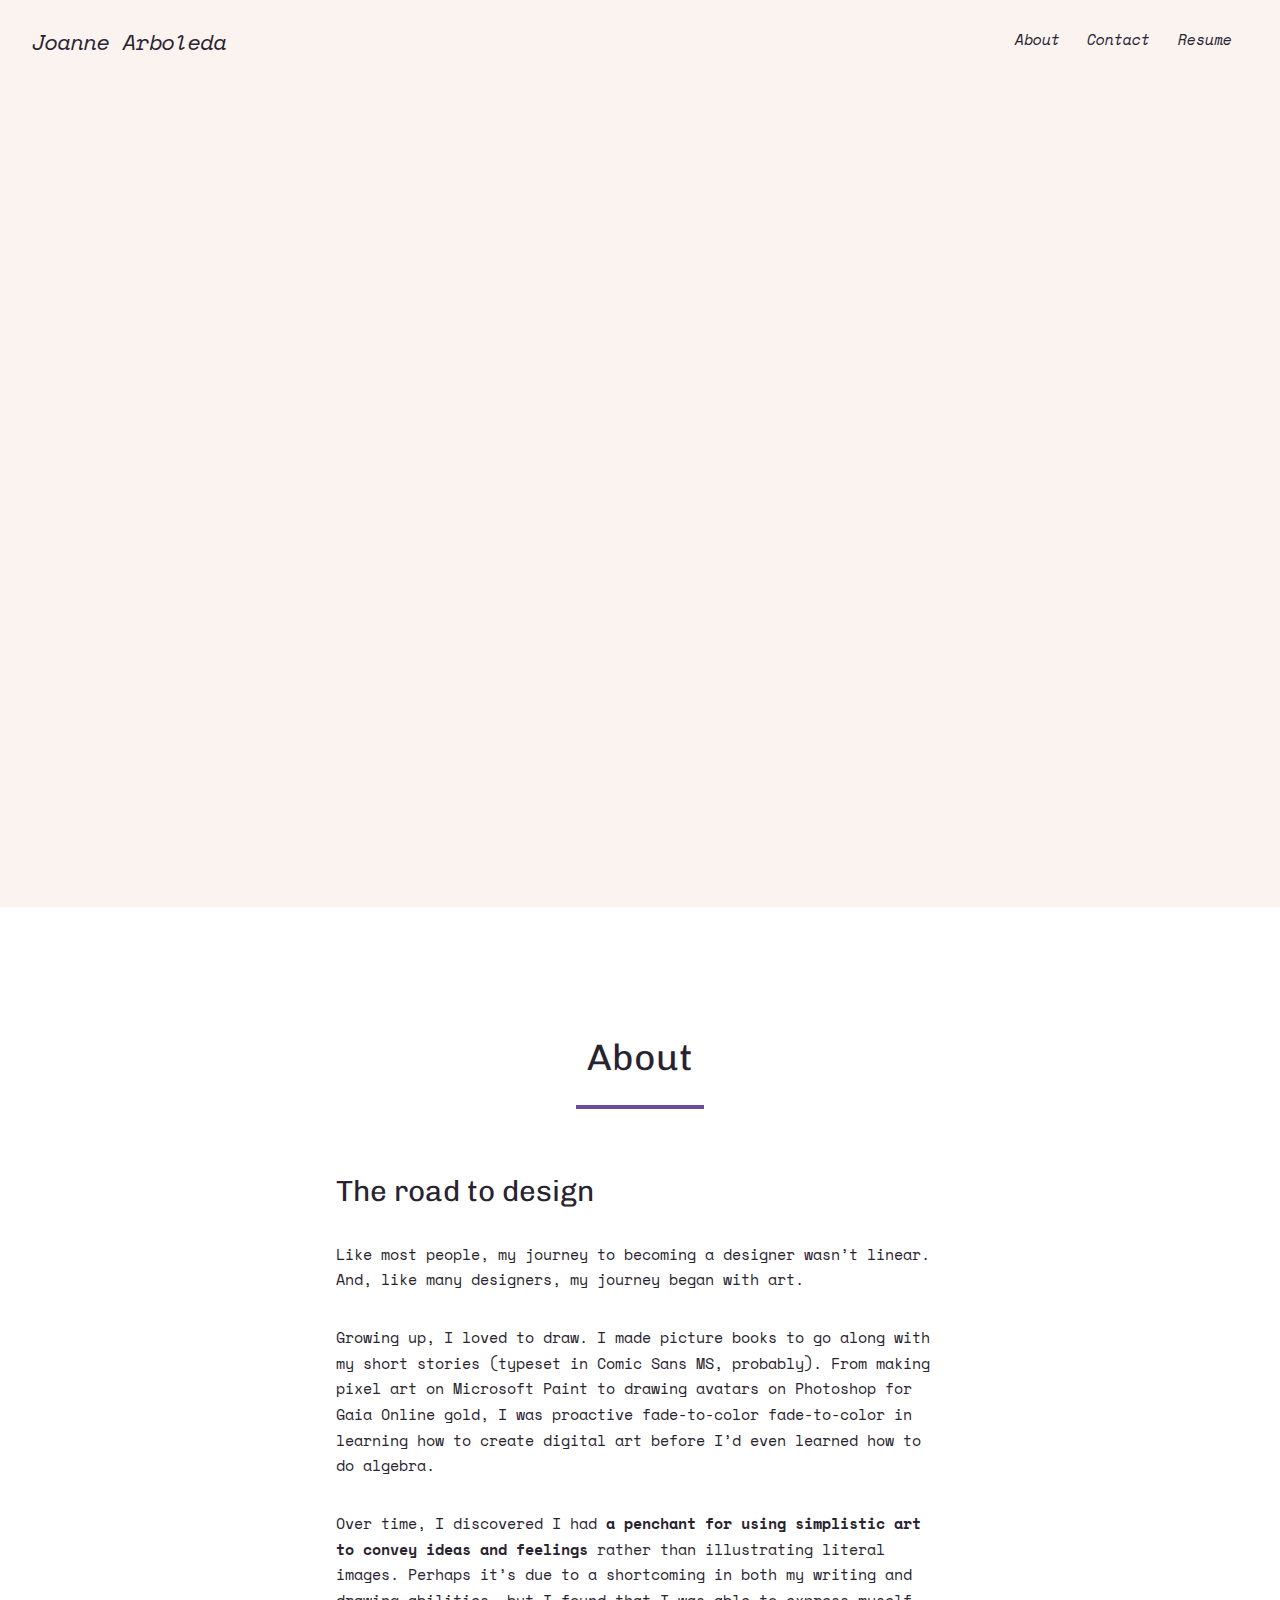
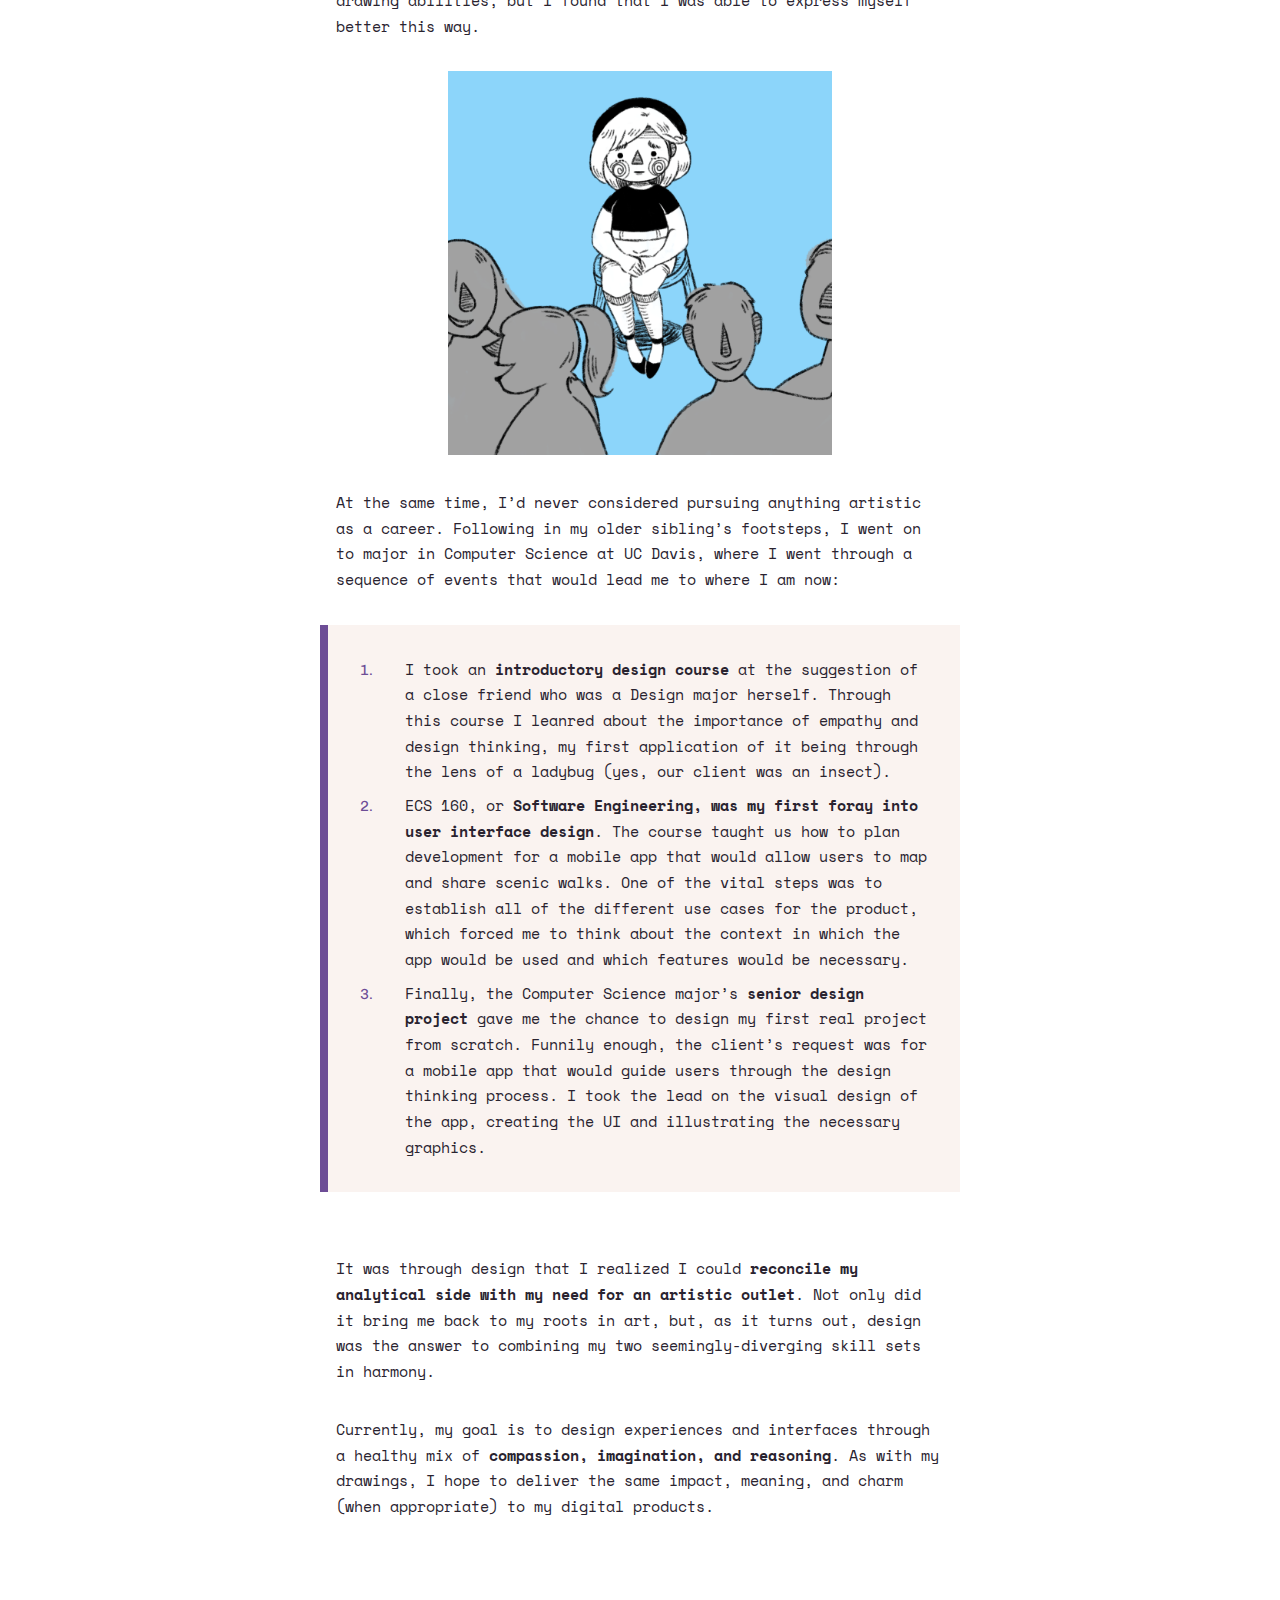
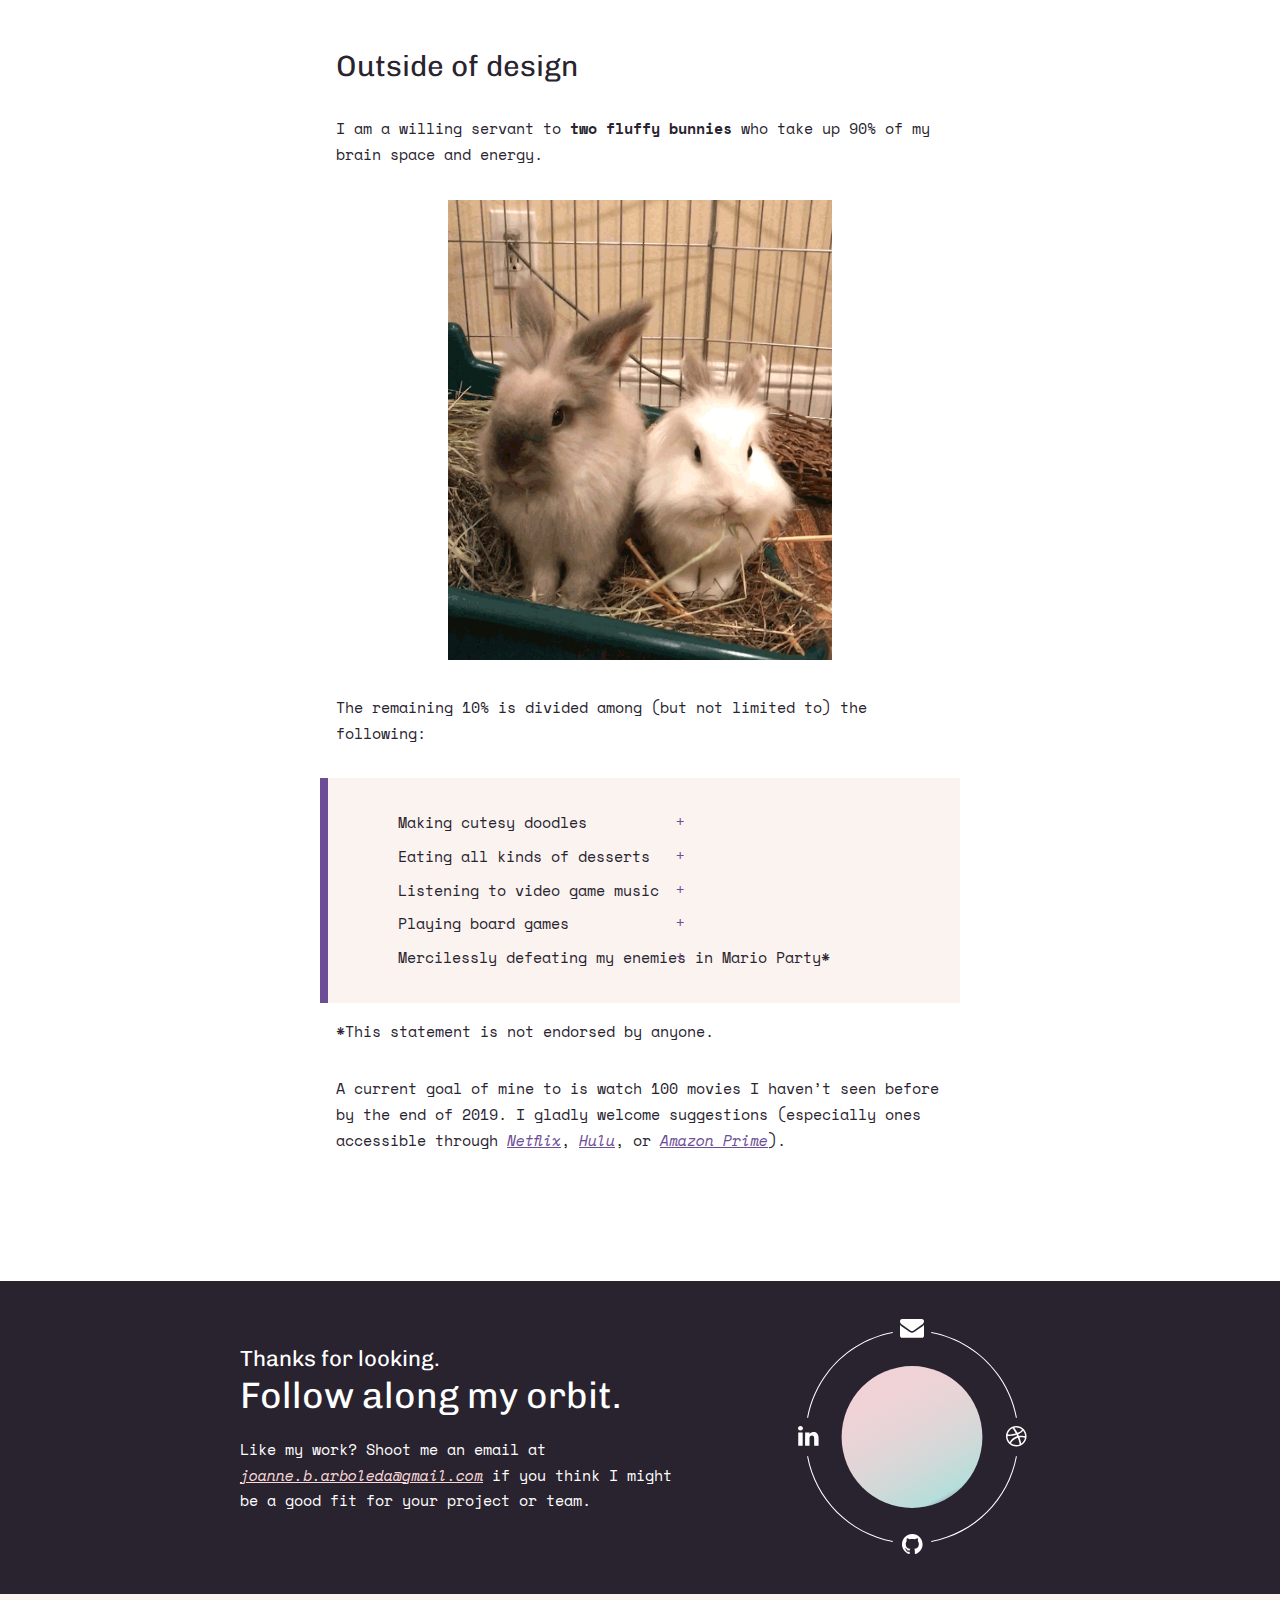
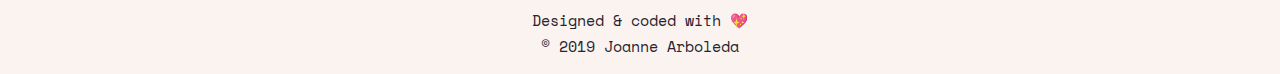
==== pages/about.html @ 433688d2 "updated dribbble links" ====
<!DOCTYPE html>
<html lang="en">
  <head>
    <meta charset="utf-8">
    <meta name="viewport" content="width=device-width, initial-scale=1, maximum-scale=1">
    <title>Joanne Arboleda | Portfolio</title>
    <link rel="stylesheet" href="../css/reset.css">
    <link rel="stylesheet" href="../css/style.css">
    <link rel="stylesheet" href="../css/animated.css">
    <link rel="stylesheet" href="../css/page.css">
    <link href="https://fonts.googleapis.com/css?family=Chivo|Space+Mono:400,400i,700,700i" rel="stylesheet">
    <link rel="shortcut icon" href="../favicon.ico" type="image/x-icon">
    <link rel="icon" href="../favicon.ico" type="image/x-icon">
  </head>
  <body>


    <!------ NAV ------>
    <nav>
        <!--<div id="home">
            <a href="../index.html" ><img src="../img/logo.svg" /></a>
        </div>-->
        <div id="logo">
            <a href="../index.html">
                <h4 class="link">Joanne Arboleda</h4>
            </a>
        </div>
        <div class="menu">

            <div class="desktop-menu">
                <ul>
                    <li><a href="#"><p class="link">About</p></a></li>
                    <li><a href="#contact"><p class="link">Contact</p></a></li>
                    <li><a href="../arboleda-joanne-resume-2019.pdf" target="_blank"><p class="link">Resume</p></a></li>
                </ul>
            </div>

            <div class="mobile-menu">
                <img class="icon" src="../img/close.svg" alt="Icon to close menu" />
                <ul>
                    <li><a href="#"><p class="link">About</p></a></li>
                    <li><a href="#contact"><p class="link">Contact</p></a></li>
                    <li><a href="../arboleda-joanne-resume-2019.pdf" target="_blank"><p class="link">Resume</p></a></li>
                </ul>
            </div>

            <img class="icon" id="menu-icon" src="../img/menu.svg" alt="Menu icon" />
        </div>
    </nav>


    <!------ HERO ------>
    <header id="about">
        <div class="text fade-in one">
            <h1 class="">Hello, my name is Joanne.</h1>
        </div>
        <div class="fade-in one">
            <img src="../img/mi.svg" alt="Smiling girl with medium-length dark hair" />
        </div>
        <div class="text fade-in two">
            <h2>I'm a UX/UI Designer based in <br />the SF Bay Area.</h2>
            <p class="">With a background in Computer Science and a passion for meaningful illustration, I aim to strike a balance between rationale and a human touch with my designs.</p>
        </div>
    </header>

    <!------ ABOUT------>
    <main class="page">

        <!------ THE ROAD TO DESIGN ------>
        <article class="road-to-design">
            <section class="main-heading">
                <h2>About</h2>
                <div class="heading-divider"></div>
            </section>

            <div class="substep">
                <h3>The road to design</h3>
                <p>Like most people, my journey to becoming a designer wasn’t linear. And, like many designers, my journey began with art.</p> 
                
                <p>Growing up, I loved to draw. I made picture books to go along with my short stories (typeset in Comic Sans MS, probably). From making pixel art on Microsoft Paint to drawing avatars on Photoshop for Gaia Online gold, I was proactive fade-to-color fade-to-color in learning how to create digital art before I’d even learned how to do algebra.</p>

                <p>Over time, I discovered I had <em>a penchant for using simplistic art to convey ideas and feelings</em> rather than illustrating literal images. Perhaps it’s due to a shortcoming in both my writing and drawing abilities, but I found that I was able to express myself better this way.</p>
            
                <img class="small-img" src="../img/about/anxiety.gif" alt="Short-haired girl sitting on chair looking anxious and surrounded by people having a good time" />

                <p>At the same time, I’d never considered pursuing anything artistic as a career. Following in my older sibling’s footsteps, I went on to major in Computer Science at UC Davis, where I went through a sequence of events that would lead me to where I am now:</p>

                <div class="focus">
                    <div class="focus-body focus-list">
                        <ol class="list">
                            <li><p>I took an <em>introductory design course</em> at the suggestion of a close friend who was a Design major herself. Through this course I leanred about the importance of empathy and design thinking, my first application of it being through the lens of a ladybug (yes, our client was an insect).</p></li>
                            <li><p>ECS 160, or <em>Software Engineering, was my first foray into user interface design</em>. The course taught us how to plan development for a mobile app that would allow users to map and share scenic walks. One of the vital steps was to establish all of the different use cases for the product, which forced me to think about the context in which the app would be used and which features would be necessary.</p></li>
                            <li><p>Finally, the Computer Science major’s <em>senior design project</em> gave me the chance to design my first real project from scratch. Funnily enough, the client’s request was for a mobile app that would guide users through the design thinking process. I took the lead on the visual design of the app, creating the UI and illustrating the necessary graphics.</p></li>
                        </ol>
                    </div>
                </div>
            

                <p>It was through design that I realized I could <em>reconcile my analytical side with my need for an artistic outlet</em>. Not only did it bring me back to my roots in art, but, as it turns out, design was the answer to combining my two seemingly-diverging skill sets in harmony.</p>

                <p>Currently, my goal is to design experiences and interfaces through a healthy mix of <em>compassion, imagination, and reasoning</em>. As with my drawings, I hope to deliver the same impact, meaning, and charm (when appropriate) to my digital products.</p>
            </div>

            <div class="substep">
                <h3>Outside of design</h3>
                <p>I am a willing servant to <em>two fluffy bunnies</em> who take up 90% of my brain space and energy.</p>

                <img class="small-img" src="../img/about/rabbits-animated.gif" alt="Grey rabbit with dark snout on left, smaller white rabbit on left" />

                <p>The remaining 10% is divided among (but not limited to) the following:</p>

                <div class="focus">
                    <div class="focus-body focus-list">
                        <ul class="list">
                            <li><p>Making cutesy doodles</p></li>
                            <li><p>Eating all kinds of desserts</p></li>
                            <li><p>Listening to video game music</p></li>
                            <li><p>Playing board games</p></li>
                            <li><p>Mercilessly defeating my enemies in Mario Party*</p></li>
                        </ul>
                    </div>
                </div>

                <p style="margin-top: -3rem;">*This statement is not endorsed by anyone.</p>

                <p>A current goal of mine to is watch 100 movies I haven’t seen before by the end of 2019. I gladly welcome suggestions (especially ones accessible through <a class="link" href="https://netflix.com" target="_blank">Netflix</a>, <a class="link" href="https://www.hulu.com/welcome" target="_blank">Hulu</a>, or <a class="link" href="https://www.amazon.com/Prime-Video/b?ie=UTF8&node=2676882011" target="_blank">Amazon Prime</a>). 
                </p>

                <a href="#about">
                    <div class="back-to-top float">
                        <p class="link italic">&#8593; Back to top</p>
                    </div>
                </a>
            </div>
        </article>
    </main>

    <!------ FOOTER ------>
    <footer>
        <div id="contact">
            <h4>Thanks for looking.</h4>
            <h2>Follow along my orbit.</h2>
            
            <div class="orbit">
                <img src="../img/orbit.svg" alt="Pink and teal planet with social media icons circling around" />
                
                <div class="icons">
                        <a href="mailto:joanne.b.arboleda@gmail.com" target="_blank"><img id="mail" src="../img/icons/mail.svg" alt="Email icon" /></a>
                </div>

                <div class="icons">
                    <a href="https://dribbble.com/synchrohalo" target="_blank"><img id="dribbble" src="../img/icons/dribbble.svg" alt="Dribbble icon" /></a>
                </div>

                <div class="icons">
                        <a href="https://www.linkedin.com/in/joanne-arboleda-79141167/" target="_blank"><img id="linkedin" src="../img/icons/linkedin.svg" alt="LinkedIn icon" /></a>
                </div>

                <div class="icons">
                    <a href="https://github.com/synchrohalo" target="_blank"><img id="github" src="../img/icons/github.svg" alt="GitHub icon" /></a>
                </div>
            </div>

            <p>Like my work? Shoot me an email at <a href="mailto:joanne.b.arboleda@gmail.com" target="_blank"><span class="link">joanne.b.arboleda@gmail.com</span></a> if you think I might be a good fit for your project or team.</p>
        </div>

        <div class="copyright">
            <p>Designed & coded with 💖<br />&copy; 2019 Joanne Arboleda</p>
        </div>
    </footer>
  </body>

  <script src="https://ajax.googleapis.com/ajax/libs/jquery/1.12.4/jquery.min.js"></script>
  <script src="../js/script.js"></script>

  <script>
    $( document ).ready(function() {
        $( ".back-to-top" ).css( "display", "none" );

        $(window).scroll(function(){
            var newScroll = $(window).scrollTop();

            if( newScroll < ( $( ".road-to-design" ).offset().top * 0.1 ) ) {
                $(".back-to-top").fadeOut( 200 );
            } else {
                $(".back-to-top").fadeIn( 200 );
            }

            currentScroll = newScroll;
        });    
    });
    
    </script>

    <!-- Global site tag (gtag.js) - Google Analytics -->
    <script async src="https://www.googletagmanager.com/gtag/js?id=UA-140330130-1"></script>
    <script>
    window.dataLayer = window.dataLayer || [];
    function gtag(){dataLayer.push(arguments);}
    gtag('js', new Date());

    gtag('config', 'UA-140330130-1');
    </script>
</html>
---- css/style.css ----
:root {
    --primary-color: #FAD9DB;
    --secondary-color: #6D4D96;
    --complement1: #49ADA4;
    --complement2: #2378BA;
    --neutral-dark :#29232F;
    --neutral-light: #FAF3F0;
    --white: #fff;
    --snapsack-bg: #FCF6C0;
    --shadow: 0px 2px 4px rgba(41, 25, 47, 0.25);
    --nav-bar-height: 8rem;
    --mobile-margin: 80%;
    --in-between: 4rem;
}

html {
    -webkit-text-size-adjust: 100%;
}

body {
    width: 100%;
    font-size: 11pt;
    background: var(--neutral-light);
}

h1, 
h2, 
h3, 
h4, 
h5, 
p {
    color: var(--neutral-dark);
}

h1,
h2,
h3,
h4,
ol.list li {
    font-family: 'Chivo', sans-serif;
    line-height: 125%;
}

h5,
p {
    font-family: 'Space Mono', monospace;
}

h1 {
    font-size: 2.25em;
    /*font-weight: 700;*/
}

h2 {
    font-size: 1.688em;
    margin-bottom: 0.5em;
}

h3 {
    font-size: 1.5em;
    margin-bottom: 0.5em;
}

h4 {
    font-size: 1.333em;
    margin-bottom: 0.25em;
}

h5 {
    font-size: 1.125em;
    line-height: 150%;
}

a {
    text-decoration: none;
}

.link, .italic {
    font-style: italic;
}

.link {
    text-decoration: underline;
    color: var(--secondary-color);
    cursor: pointer;
}

.link:hover {
    color: var(--complement1);
}

footer .link {
    color: var(--primary-color);
}

#scroll-down {
    position: absolute;
    z-index: 3;
    width: 14rem;
    text-align: center;
    left: 50%;
    top: 70%;
    margin-left: -7rem;
}

#scroll-down.link {
    text-decoration: none; 
}

#scroll-down.link p {
    color: var(--primary-color);
}

#scroll-down.link p:hover {
    color: var(--complement1);
}

p {
    line-height: 175%;
    margin-bottom: 1rem;
}

em {
    font-weight: 700;
}

button {
    display: block;
    font-size: 0.889em;
    font-style: italic;
    font-family: 'Space Mono', monospace;
    background: var(--neutral-light);
    padding: 0.75rem 1.25rem 0.75rem 1.25rem;
    width: 60%;
    min-width: 16rem;
    max-width: 18rem;
    margin: 0 auto;
}

button.active {
    color: var(--secondary-color);
    border: 2px solid var(--secondary-color);
}

button.active:hover {
    background-color: var(--secondary-color);
    color: var(--white);
    cursor: pointer;
}

button.inactive {
    color: var(--neutral-dark);
    border: 2px solid var(--neutral-dark);
}

ul.list, ol.list {
    display: initial;
    padding: 0;
    list-style: initial;
}

ol.list li {
    margin-left: 3rem;
}

ul.list li {
    color: var(--secondary-color);
    margin-left: 2.5rem;  
}

ul.list li, ol.list li {
    margin-bottom: -1.5rem;
}

ul.list {
	position: relative;
	list-style: none;
}
ul.list li:before {
    content: "+";
    font-weight: 700;
	position: absolute;
    left: 2rem;
    margin-top: 0.25rem;
}

ol.list li {
    list-style: decimal;
    color: var(--secondary-color);
}

.list li p {
    line-height: 175%;
}

/**** HERO ****/
header {
    height: 100vh;
    min-height: 38rem;
    max-height: 42rem;
    width: 100%;
    background-color: var(--neutral-light);
    position: relative;
    display: flex;
    flex-direction: column;
    justify-content: center;
    align-content: center;
    background-image: url("../img/hero-bg-small.svg");
    background-position: center 20%;
    background-repeat: no-repeat;
    background-size: cover;
    margin-top: 1.5rem;
}

header h1, header h2, header h5 {
    color: var(--neutral-light);
}

header .text {
    width: 70%;
    max-width: 24rem;
    margin: 0 auto;
}

.swirl-1 .small, 
.swirl-2 .small,
.swirl-1 .large, 
.swirl-2 .large,
.swirl-1 .medium,
.swirl-2 .medium,
.swirl-1 .small-medium {
    position: absolute;
}

.swirl-1 .large, 
.swirl-2 .large,
.swirl-1 .medium,
.swirl-2 .medium,
.swirl-1 .small-medium {
    display: none;
}

.swirl-1 .small img {
    width: 100%;
}

.swirl-2 .small img {
    width: 80vw;
}

.swirl-1 .small {
    top: 5vh;
}

.swirl-2 .small {
    right: 0rem;
    bottom: 0vh;
}

/**** NAV BAR ****/
nav {
    /*display: none;*/
    z-index: 4;
    position: fixed;
    top: 0;
    width: 100%;
    height: var(--nav-bar-height);
    color: var(--secondary-color);
    background-color: var(--neutral-light);
}

nav .link {
    text-decoration: none;
}

#logo {
    margin-left: 2rem;
}

#home {
    /*position: absolute;*/
    width: 100%;
    text-align: center;
    margin-top: 1.75rem;
}

#home img{
    height: 4.5rem;
}

#home, .mobile-menu li{
    display: block;
}

.desktop-menu {
    display: none;
}

.menu {
    float: right;
}

.menu .icon {
    position: absolute;
    right: 0;
    top: 0;
    /*position: absolute;
    right: 0;
    padding-top: 2.5rem;*/
    height: 48px;
}

nav .icon:hover {
    cursor: pointer;
}

nav h4 {
    font-family: 'Space Mono', monospace;
    font-style: italic;
}

nav h4.link {
    color: var(--neutral-dark);
}

.mobile-menu {
    display: none;
    position: fixed;
    z-index: 4;
    top: 0;
    left: 0;
    height: 100vh;
    width: 100%;
    background-color: var(--neutral-dark);
    background-image: url("../img/planet-small.svg");
    background-repeat: no-repeat;
    background-size: 14rem;
    background-position-x: 10%;
    background-position-y: 10%;
    overflow: hidden;
}

.mobile-menu p {
    color: var(--primary-color);
    line-height: 400%;
    text-decoration: none;
}

.mobile-menu p:hover{
    background: var(--neutral-dark);
}

.mobile-menu ul {
    width: 105%; /* what is adding the extra width? */
    height: 100vh;
    text-align: center;
    display: flex;
    flex-direction: column;
    justify-content: center;
    align-items: center;
}

/**** BODY ****/

main {
    margin-bottom: var(--in-between);
}

main h2 {
    text-align: center;
    margin-bottom: 1.5rem;
}

section {
    margin-top: var(--in-between);
}

.heading-divider {
    width: 4rem;
    height: 2px;
    margin: 0 auto;
    background-color: var(--secondary-color);
}

.main-heading {
    margin-bottom: var(--in-between);
}

li.project {
    margin-bottom: 3rem;
}

.project h3 {
    margin-bottom: 0em;
}

.project-img {
    width: 100%;
    height: 50vh;
    min-height: 20rem;
    display: flex;
    flex-direction: column;
    justify-content: center;
    align-content: center;
}

.project-img img {
    width: 100%;
}

.project-desc {
    margin: 0 auto;
    padding: 2em;
}

/**** FOOTER ****/
footer {
    background-color: var(--neutral-dark);
}

#contact {
    width: var(--mobile-margin);
    margin: 0 auto;
    padding-top: var(--in-between);
    padding-bottom: var(--in-between);
}

footer h2, 
footer h4,
footer p {
    color: white;
}

footer h4 {
    margin-bottom: 0rem;
}

.footer-swirl {
    position: relative;
    display: none;
}

.footer-swirl img {
    width: 80vw;
    max-width: 15rem;
    position: absolute;
    right: 0rem;
    bottom: 4rem;

}

.orbit {
    /*width: var(--mobile-margin);*/
    width: 16rem;
    /*max-width: 15rem;*/
    margin: 0 auto;
    margin-top: 1.5rem;
    margin-bottom: 1.5rem;
}

.icons {
    position: absolute;
}

.icons img {
    position: relative;
}

.icons #mail {
    left: 7rem;
    bottom: 16rem;
}

.icons #github {
    left: 7rem;
    bottom: 2.5rem;
}

.icons #linkedin {
    bottom: 9.25rem;
    left: 0.5rem;
}

.icons #dribbble {
    bottom: 9.25rem;
    left: 13.5rem;
}

.copyright {
    width: 100%;
    height: 5rem;
    background: var(--neutral-light);
    display: flex;
    flex-direction: column;
    justify-content: center;
    align-content: center;
}

.copyright p {
    width: var(--mobile-margin);
    margin: 0 auto;
    text-align: center;
    color: var(--neutral-dark);
}


@media only screen and (min-width: 320px) {

/**** HERO ****/

#scroll-down {
    top: 72%;
}

/**** NAV BAR ****/
nav {
    height: 5rem;
}

.menu ul, #home, .menu li{
    padding-right: 1.5rem;
    line-height: 5rem;
}

#home {
    margin-top: 1rem;
    left: 50%;
}

#logo {
    margin-top: 1.75rem;
}

#home img{
    height: 3rem;
}

.menu .icon {
    display: block;
    padding-top: 1.5rem; 
    padding-right: 1.5rem;
    height: 32px;
}

@media only screen and (min-width: 375px) {

    /**** HERO ****/
    header {
       /*background-size: 13rem;*/
    }

   header .clouds .left {
       width: 75%;
   }

   #scroll-down {
        top: 70%;
}
}

@media only screen and (min-width: 400px) {
    header .text {
        width: 80%;
        max-width: 16rem;
    }

    .swirl-1 .small {
        top: -2vh;
    }

    #scroll-down {
        top: 72%;
    }
}

@media only screen and (min-width: 500px) {

    header {
        background-image: url("../img/hero-bg-med.svg");
    }

    .mobile-menu {
        background-size: 16rem;
    }

    #scroll-down {
        top: 70%;
    }

    header .text {
        width: 65%;
        max-width: 24rem;
    }

    .swirl-1 .small {
        display: none;
    }

    .swirl-1 .small-medium {
        display: initial;
    }

    .swirl-1 .small-medium img {
        width: 100%;
    }
    
    .swirl-2 .small img {
        width: 50vw;
    }
    
    .swirl-1 .small-medium {
        top: -2vh;
    }
    
    .swirl-2 .small {
        right: 0rem;
        bottom: 0vh;
    }

    /**** PROJECTS ****/
    .project {
        width: 70%;
        max-width: 24rem;
        margin: 0 auto;
    }
    
    .project-img {
        max-height: 24rem;
    }

    /**** FOOTER ****/
    .galaxy-footer img {
        width: 32rem;
        bottom: -1.5rem;
        left: 22rem;
    }
}

@media only screen and (min-width: 768px) {

    /**** HERO ****/

    header {
        background-image: url("../img/hero-bg-med.svg");
        background-size: cover;
    }

    #scroll-down {
        top: 65%;
    }

    header .clouds .left {
        width: 45%;
    }

    header .clouds .right {
        visibility: visible;
        width: 65%;
        right: 0;
    }

    header .text {
        width: 65%;
    }

    .swirl-1 .small-medium {
        top: -1vh;
    }

    .swirl-2 .small img {
        width: 45vw;
    }

    /**** NAV BAR ****/
    nav {
        height: 5rem;
    }

    .menu ul {
        display: block;
    }

    .mobile-menu, .menu .icon {
        display: none;
    }

    .mobile-menu .icon {
        display: initial;
    }

    .mobile-menu p:hover{
        background: var(--neutral-dark);
    }

    .mobile-menu ul {
        width: 105%; /* what is adding the extra width? */
        height: 100vh;
        text-align: center;
        display: flex;
        flex-direction: column;
        justify-content: center;
        align-items: center;
    }

    .desktop-menu {
        position: absolute;
        top: 0;
        right: 0;
        display: inline-block;
    }

    .desktop-menu li {
        display: inline-block;
    }

    .desktop-menu p {
        color: var(--neutral-dark);
    }

    #home {
        margin-top: 1rem;
        left: 50%;
    }

    #home img{
        height: 3rem;
    }

    /**** FOOTER ****/
    .orbit {
       float: right;
       margin-top: -6.5rem;
    }

    footer h4, footer h2, footer p {
        width: 45%;
        min-width: 22rem;
        max-width: 32rem;
    }
}

@media only screen and (min-width: 900px) {

    h1 {
        font-size: 3em;
        margin-bottom: -0.1em;
    }

    h2 {
        font-size: 2.5em;
    }

    h3 {
        font-size: 2em;
    }

    h4 {
        font-size: 1.5em;
    }

    .main-heading {
        margin-top: 8rem;
    }

    .heading-divider {
        width: 8rem;
        height: 4px;
    }
   
    #logo {
        margin-top: 1.75rem;
    }

    /**** HERO ****/
    header h2 {
       width: 100%;
    }

    header h5 {
        max-width: 42rem;
    }

    header {
        background-image: url("../img/hero-bg.svg");
        background-size: cover;
        background-position-y: 50%;
        min-height: 40rem;
    }

    header .text {   
        max-width: 32rem;
    }

    .swirl-1 .large, 
    .swirl-2 .large,
    .swirl-1 .small,
    .swirl-2 .small,
    .swirl-1 .small-medium {
        display: none;
    }

    .swirl-1 .medium,
    .swirl-2 .medium {
        display: block;
    } 

    .swirl-1 .medium img {
        width: 100%;
    }

    .swirl-2 .medium img {
        width: 50vw;
    }

    .swirl-1 .medium {
        top: 2vh;
    }

    .swirl-2 .medium {
        right: 0rem;
        bottom: 4vh;
    }

    /**** BODY ****/
    .project {
        min-width: 56rem;
        max-width: 56rem;
        display: flex;
    }

    .project:nth-child(2) {
        flex-direction: row-reverse;
    }

    .project-desc, .project-img {
        width: calc(50% - 3rem);
        vertical-align: middle;
    }

    .project-img {
        flex-direction: column;
        justify-content: center;
        align-content: center;
    }

    .project-img {
        min-height: 24rem;
    }

    /**** FOOTER ****/
    #contact {
        max-width: 50rem;
    }

    .orbit {
        float: right;
        margin-top: -8rem;
    }

    footer h4, footer h2, footer p {
        width: 45%;
        min-width: 28rem;
    }

    .galaxy-footer img {
        width: 40rem;
        bottom: -4rem;
        left: 85%;
    }
}

@media only screen and (min-width: 1366px) {
   
    /**** HERO ****/
   header {
        background-image: url("../img/hero-bg.svg");
        max-width: 100rem;
        max-height: 56rem;
        margin: 0 auto;
   }

   .swirl-1 .small,
   .swirl-2 .small,
   .swirl-1 .small-medium,
   .swirl-1 .medium,
   .swirl-2 .medium {
       display: none;
   }

   .swirl-1 .large, 
   .swirl-2 .large {
       display: block;
   } 

   .swirl-1 .large img {
        width: 100%;
    }

   .swirl-1 .large {
        top: 4rem;
    }

   .swirl-2 .large {
       right: 0rem;
       bottom: 4rem;
   }

   /**** FOOTER ****/
   .galaxy-footer img {
        width: 40rem;
        bottom: -4rem;
        right: 90%;
    }
}

@media only screen and (min-width: 1500px) {

}
---- css/animated.css ----
html {
  scroll-behavior: smooth;
}

@-webkit-keyframes fadeIn { from { opacity:0; } to { opacity:1; } }
@-moz-keyframes fadeIn { from { opacity:0; } to { opacity:1; } }
@keyframes fadeIn { from { opacity:0; } to { opacity:1; } }

@keyframes float {
	0% {
		transform: translatey(0px);
	}
	50% {
		transform: translatey(-8px);
	}
	100% {
		transform: translatey(0px);
	}
}

@keyframes grow {
	0% {
		transform: translatey(0px);
	}
	50% {
		transform: translatey(-8px);
	}
	100% {
		transform: translatey(0px);
	}
}

.fade-in {
  opacity:0;  /* make things invisible upon start */
  -webkit-animation:fadeIn ease-in 1;  /* call our keyframe named fadeIn, use animattion ease-in and repeat it only 1 time */
  -moz-animation:fadeIn ease-in 1;
  animation:fadeIn ease-in 1;

  -webkit-animation-fill-mode:forwards;  /* this makes sure that after animation is done we remain at the last keyframe value (opacity: 1)*/
  -moz-animation-fill-mode:forwards;
  animation-fill-mode:forwards;

  -webkit-animation-duration:1s;
  -moz-animation-duration:1s;
  animation-duration:1s;
}

.fade-in.one {
  -webkit-animation-delay: 0s;
  -moz-animation-delay: 0s;
  animation-delay: 0s;
}

.fade-in.two {
  -webkit-animation-delay: 1s;
  -moz-animation-delay: 1s;
  animation-delay: 1s;
}

.fade-in.three {
  -webkit-animation-delay: 2s;
  -moz-animation-delay: 2s;
  animation-delay: 2s;
}

.fade-in.four {
    -webkit-animation-delay: 2.5s;
    -moz-animation-delay: 2.5s;
    animation-delay: 2.5s;
}

.link, #scroll-down.link p, button {
    -moz-transition: all .25s ease-in;
    -o-transition: all .25s ease-in;
    -webkit-transition: all .25s ease-in;
    transition: all .25s ease-in;
}

.float {
  animation: float 2s ease-in-out infinite;
}

.active .project-img img {
  transition: transform 1s ease;
}

.active .project-img img:hover {
  transform: translateY(-1.5rem);
}
---- css/page.css ----
:root {
    --text-margin: 80%;
    --space-bottom: 2rem;
    --max-width: 38rem;
}

body, button {
    background-color: var(--white);
}

.purple {
    color: var(--secondary-color);
}

header.page, header#about {
    height: initial;
    max-height: initial;
    background-image: none;   
}

header.page {
    background: var(--white); 
}

header.page {
    /*padding-top: var(--nav-bar-height);*/
    padding-top: 8rem;
    background-image: url(../img/snapsack/snapsack-bg-small.svg);
    background-repeat: no-repeat;
    background-size: contain;
    background-position-y: 80%; 
    text-align: center;
}

header.page img {
    margin: 0 auto;
    margin-bottom: var(--space-bottom);
}

header#about {
    margin: 0 auto;
    max-width: initial;
    background-color: var(--neutral-light);
    background-image: none;
    text-align: center;
    padding-top: 8rem;
    padding-bottom: var(--space-bottom);
}

header#about img {
    width: 100%;
    max-width: 42rem;
    text-align: center;
}

header#about .text {
    max-width: 40rem;
}

#about h1, #about h2, #about p {
    color: var(--neutral-dark);
}

#about p {
    text-align: left;
}

.page h1, .page h3, .page h4, .page p  {
    width: var(--text-margin);
    max-width: var(--max-width);
    padding-bottom: var(--space-bottom);
    margin: 0 auto;
}

.page {
    text-align: center;
}

.page h1 {
    color: var(--neutral-dark);
    text-align: center;
}

.page h3, .page h4, .page h5, .page p {
    text-align: left;
}

.page h4 {
    color: var(--secondary-color);
    margin-top: var(--space-bottom);
}

.page button {
    margin: 0 auto;
    margin-bottom: 0.5rem;
}

.page img {
    width: var(--text-margin);
    max-width: var(--max-width);
    margin-bottom: var(--space-bottom);
}

.page img.small-img {
    max-width: 24rem;
}

.breakdown h4 {
    margin-top: initial;
}

.summary h3 {
    color: var(--secondary-color);
}

.substep {
    margin-bottom: 6rem;
}

.two-col {
    margin: 0 auto;
    padding-bottom: 1rem;
    padding-top: var(--space-bottom);
}

.space-between {
    padding-bottom: 3rem;
    padding-top: 3rem;
}

.problem-solution {
    background: var(--neutral-light);
}

.summary .breakdown {
    /*background: yellow;*/
    width: 100%;
    max-width: 48rem;
    min-width: 20rem;
    margin: 0 auto;
    display: flex;
    flex-direction: column;
    margin-bottom: var(--space-bottom);
}

.summary .breakdown-list {
    width: var(--text-margin);
    margin: 0 auto;
}

.summary .breakdown-list h4, .summary .breakdown-list p {
    display: inline-flex;
}

.summary .breakdown-list h4 {
    width: 100%;
    color: var(--secondary-color);
    margin-bottom: -1.5rem;
}

.summary .breakdown-list p {
    width: 100%;
}

.highlights {
    background: var(--neutral-light);
    margin-bottom: var(--space-bottom);
}

.highlights h1 {
    color: var(--secondary-color);
    margin-bottom: -2rem;
    text-align: left;
    font-size: 3rem;
}

.highlights .info-bit {
    width: 16rem;
    margin: 0 auto;
}

.highlights .two-col {
    align-items: flex-start;
}

.teal {
    color: var(--complement1);
}

.focus {
    width: 90%;
    max-width: 40rem;
    margin: 0 auto;
    /*margin-bottom: var(--space-bottom);*/
    margin-bottom: 4rem;
}

.focus h5 {
    color: var(--secondary-color);
    margin-bottom: 0.5rem;
}

.focus-body {
    background: var(--neutral-light);
    border-left: 8px solid var(--secondary-color);
    padding-top: var(--space-bottom);
}

.focus-list {
    padding-bottom: 1.5rem;   
}

.focus p {
    width: 90%;
}

.full-span-img {
    background-size: cover;
    background-repeat: no-repeat;
    width: 100%;
    height: auto;
    min-height: 24rem;
    margin-top: var(--space-bottom);
    margin-bottom: var(--space-bottom);
}

.user-stories .full-span-img {
    background: url(../img/snapsack/user-flows.png);
    background-size: cover;
    background-repeat: no-repeat;
}

.sketches .full-span-img {
    background: url(../img/snapsack/dashboard-sketches.png);
    background-size: cover;
    background-repeat: no-repeat;
}

img.full-width {
    width: 100%;
    max-width: 100%;
}

img.large-img {
    width: 100%;
    max-width: 56rem;
}

/*** QUOTES ***/
.quote {
    width: 90%;
    max-width: 40rem;
    margin: 0 auto;
    display: flex;
    flex-direction: row;
    align-items: flex-start;
    margin-top: var(--space-bottom);
}

.quote img {
    width: 2rem;
}

.quote h3 {
    width: 80%;
}

.quote p {
    color: var(--secondary-color);
    text-align: right;
    margin-top: -1.5rem;
}

.border {
    border: 1px solid var(--secondary-color);
}

/*** PALETTE ***/

.palette {
    width: 100%;
    max-width: 36rem;
    margin: 0 auto;
    display: flex;
    flex-direction: row;
    flex-wrap: wrap;
    align-items: flex-start;
}

.palette li {
    width: 12rem;
    margin: 0 auto;
    align-items: center;
}

.color-text {
    margin-top: 3rem;
}

.color-text p {
    margin-top: -2rem;
    text-align: center;
}

.color-circle {
    width: 5rem;
    height: 5rem;
    margin: 0 auto;
    background: black;
    border-radius: 50%;
    margin-bottom: 1rem;
}

#F6E022 {
    background: #F6E022;
}

#BF4D3C {
    background: #BF4D3C;
}

#c43045F {
    background: #43045F;
}

#FCF6C0 {
    background: #FCF6C0;
    border: 1px solid #1D2B2B;
}

#c77647A {
    background: #77647A;
}

#c1D2B2B {
    background: #1D2B2B;
}

.preference .two-col {
    justify-content: end;
    margin-bottom: var(--space-bottom);
}

.file-thumbnails {
    padding-top: var(--space-bottom);
    background: var(--neutral-light);
}

.final-mockups {
    background: url(../img/snapsack/mobile-final-bg.svg);
    background-size: contain;
    background-repeat: no-repeat;
    background-position-y: 50%;
}

.back-to-top p{
    text-decoration: none;
    color: var(--secondary-color);
}

@media only screen and (min-width: 500px) {
    header.page {
        background-image: url(../img/snapsack/snapsack-bg.svg);
        background-position-y: 70%; 
    }

    .highlights .two-col{
        width: 65%;
        max-width: var(--max-width);
    }

    /*** MOBILE MOCKUPS ***/
    .mockups .two-col {
        width: 100%;
    }

    .mockups .col-1, .mockups .col-2 {
        width: 50%;
        margin: 0 auto;
    }
}

@media only screen and (min-width: 768px) {
    .two-col {
        display: flex;
        flex-direction: row;
    }

    .col-1, .col-2 {
        width: 50%;
    }
 
    .col-1 {
        height: 100%;
    }

    /*** FEEDBACK ***/
    .feedback .col-1 {
        width: 100%;
    }

    .feedback .col-2 {
        width: 100%;
    }
    
    /*** MOBILE MOCKUPS ***/
    .mockups .two-col {
        max-width: var(--max-width);
    }

    .mockups .col-1, .mockups .col-2 {
        width: 50%;
    }

    /*** PREFERENCE TESTING ***/
    .preference .two-col {
        align-items: flex-start;
    }

    .preference .two-col h4, .preference .two-col h2 {
        text-align: center;

    }

    .summary .breakdown-list h4 {
        width: 25%;
    }

    .summary .breakdown-list p {
        width: 70%;
    }

    .highlights .info-bit {
        min-height: 12rem;
    }

    .quote img {
        width: 4rem;
    }

    .final-mockups img {
        width: 65%;
        max-width: 64rem;
    }

    .back-to-top {
        display: initial;    
        z-index: 2;
        width: 10rem;
        position: fixed;
        bottom: 1rem;
        right: 2rem;
        color: var(--secondary-color);
    }

    .final-mockups {
        background: url(../img/snapsack/final-bg.svg);
        background-size: contain;
        background-repeat: no-repeat;
        background-position-y: 50%;
    }
}

@media only screen and (min-width: 1080px) {
    .two-col {
        max-width: 72rem;
        padding-right: 4rem;
        padding-left: 4rem;
        flex-direction: row;
        align-items: center;
        justify-content: center;
    }

    .preference .two-col {
        align-items: flex-start;
    }    
    
    h3.step-title {
        font-size: 1.5rem;
        margin-top: 0.25rem;
    }

    .step-title {
        position: absolute;
        left: 2rem;
    }
}

@media only screen and (min-width: 1520px) {
    header.page {
        background-image: url(../img/snapsack/snapsack-bg-large.svg);
        background-position-y: 70%; 
    }

    .final-mockups {
        background: url(../img/snapsack/final-bg-large.svg);
        background-size: contain;
        background-repeat: no-repeat;
        background-position-y: 50%;
    }

    .step-title {
        position: relative;
        left: -20rem;
        top: 4rem;
    }
}
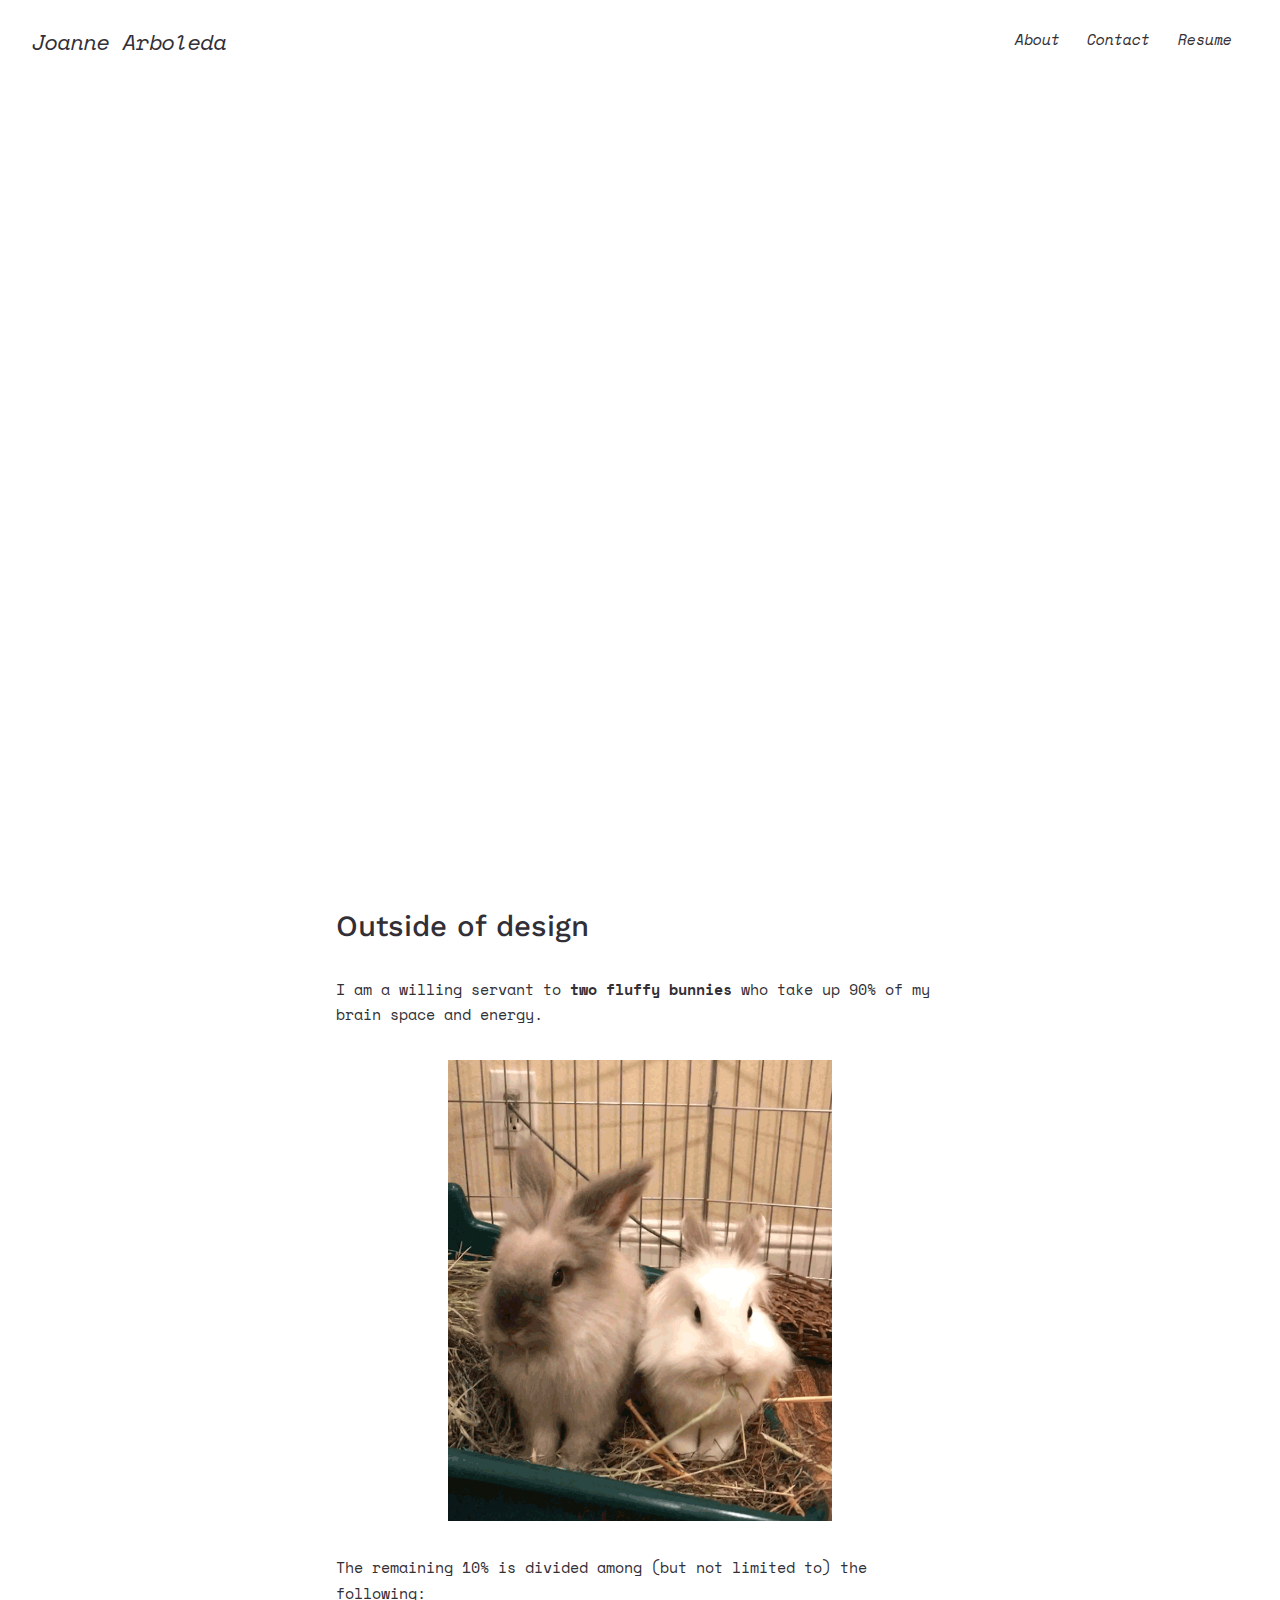
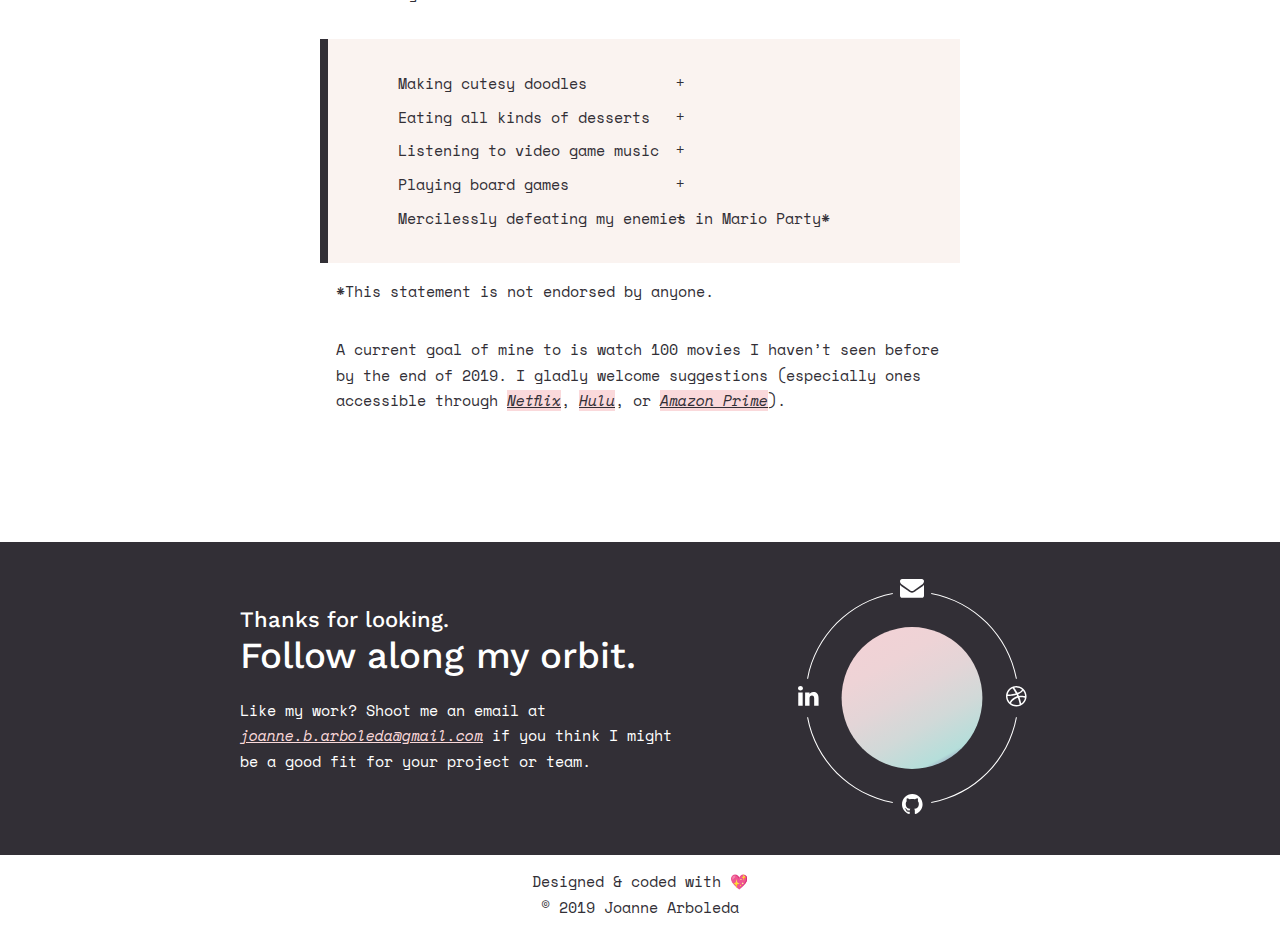
==== commit da9412ad: "gah" ====
--- a/pages/about.html
+++ b/pages/about.html
@@ -8,7 +8,7 @@
     <link rel="stylesheet" href="../css/style.css">
     <link rel="stylesheet" href="../css/animated.css">
     <link rel="stylesheet" href="../css/page.css">
-    <link href="https://fonts.googleapis.com/css?family=Chivo|Space+Mono:400,400i,700,700i" rel="stylesheet">
+    <link href="https://fonts.googleapis.com/css?family=Chivo|Space+Mono:400,400i,700,700i|Work+Sans:500,600&display=swap" rel="stylesheet">
     <link rel="shortcut icon" href="../favicon.ico" type="image/x-icon">
     <link rel="icon" href="../favicon.ico" type="image/x-icon">
   </head>
@@ -51,23 +51,14 @@
 
     <!------ HERO ------>
     <header id="about">
-        <div class="text fade-in one">
-            <h1 class="">Hello, my name is Joanne.</h1>
-        </div>
-        <div class="fade-in one">
-            <img src="../img/mi.svg" alt="Smiling girl with medium-length dark hair" />
-        </div>
-        <div class="text fade-in two">
-            <h2>I'm a UX/UI Designer based in <br />the SF Bay Area.</h2>
-            <p class="">With a background in Computer Science and a passion for meaningful illustration, I aim to strike a balance between rationale and a human touch with my designs.</p>
-        </div>
+       
     </header>
 
     <!------ ABOUT------>
     <main class="page">
 
         <!------ THE ROAD TO DESIGN ------>
-        <article class="road-to-design">
+        <!--<article class="road-to-design">
             <section class="main-heading">
                 <h2>About</h2>
                 <div class="heading-divider"></div>
@@ -99,7 +90,7 @@
                 <p>It was through design that I realized I could <em>reconcile my analytical side with my need for an artistic outlet</em>. Not only did it bring me back to my roots in art, but, as it turns out, design was the answer to combining my two seemingly-diverging skill sets in harmony.</p>
 
                 <p>Currently, my goal is to design experiences and interfaces through a healthy mix of <em>compassion, imagination, and reasoning</em>. As with my drawings, I hope to deliver the same impact, meaning, and charm (when appropriate) to my digital products.</p>
-            </div>
+            </div>-->
 
             <div class="substep">
                 <h3>Outside of design</h3>
--- a/css/style.css
+++ b/css/style.css
@@ -1,10 +1,12 @@
 :root {
     --primary-color: #FAD9DB;
-    --secondary-color: #6D4D96;
+    /*--secondary-color: #6D4D96;*/
+    --secondary-color: #322F36;
     --complement1: #49ADA4;
     --complement2: #2378BA;
-    --neutral-dark :#29232F;
+    --neutral-dark: #322F36;
     --neutral-light: #FAF3F0;
+    --neutral-light-2: #D0CAD7;
     --white: #fff;
     --snapsack-bg: #FCF6C0;
     --shadow: 0px 2px 4px rgba(41, 25, 47, 0.25);
@@ -20,7 +22,7 @@
 body {
     width: 100%;
     font-size: 11pt;
-    background: var(--neutral-light);
+    /*background: var(--neutral-light);*/
 }
 
 h1, 
@@ -30,6 +32,7 @@
 h5, 
 p {
     color: var(--neutral-dark);
+    font-weight: 500;
 }
 
 h1,
@@ -37,7 +40,7 @@
 h3,
 h4,
 ol.list li {
-    font-family: 'Chivo', sans-serif;
+    font-family: 'Work Sans', sans-serif;
     line-height: 125%;
 }
 
@@ -48,11 +51,12 @@
 
 h1 {
     font-size: 2.25em;
-    /*font-weight: 700;*/
+    font-weight: 500;
 }
 
 h2 {
     font-size: 1.688em;
+    font-weight: 500;
     margin-bottom: 0.5em;
 }
 
@@ -81,8 +85,8 @@
 
 .link {
     text-decoration: underline;
-    color: var(--secondary-color);
     cursor: pointer;
+    color: var(--neutral-dark);
 }
 
 .link:hover {
@@ -127,9 +131,8 @@
 button {
     display: block;
     font-size: 0.889em;
-    font-style: italic;
-    font-family: 'Space Mono', monospace;
-    background: var(--neutral-light);
+    font-family: 'Work Sans', monospace;
+    background: var(--white);
     padding: 0.75rem 1.25rem 0.75rem 1.25rem;
     width: 60%;
     min-width: 16rem;
@@ -199,7 +202,7 @@
     min-height: 38rem;
     max-height: 42rem;
     width: 100%;
-    background-color: var(--neutral-light);
+    background-color: var(--white);
     position: relative;
     display: flex;
     flex-direction: column;
@@ -266,7 +269,7 @@
     width: 100%;
     height: var(--nav-bar-height);
     color: var(--secondary-color);
-    background-color: var(--neutral-light);
+    background-color: var(--white);
 }
 
 nav .link {
@@ -377,7 +380,7 @@
 
 .heading-divider {
     width: 4rem;
-    height: 2px;
+    height: 4px;
     margin: 0 auto;
     background-color: var(--secondary-color);
 }
@@ -404,6 +407,10 @@
     align-content: center;
 }
 
+#snapsack .project-img {
+    background-color: var(--snapsack-bg);
+}
+
 .project-img img {
     width: 100%;
 }
@@ -489,7 +496,7 @@
 .copyright {
     width: 100%;
     height: 5rem;
-    background: var(--neutral-light);
+    background: var(--white);
     display: flex;
     flex-direction: column;
     justify-content: center;
--- a/css/page.css
+++ b/css/page.css
@@ -40,7 +40,7 @@
 header#about {
     margin: 0 auto;
     max-width: initial;
-    background-color: var(--neutral-light);
+    background-color: var(--white);
     background-image: none;
     text-align: center;
     padding-top: 8rem;
@@ -54,7 +54,7 @@
 }
 
 header#about .text {
-    max-width: 40rem;
+    max-width: var(--text-margin);
 }
 
 #about h1, #about h2, #about p {
@@ -63,6 +63,10 @@
 
 #about p {
     text-align: left;
+}
+
+nav {
+    background-color: var(--white);
 }
 
 .page h1, .page h3, .page h4, .page p  {
@@ -101,6 +105,10 @@
     margin-bottom: var(--space-bottom);
 }
 
+.page .link {
+    background: var(--primary-color);
+}
+
 .page img.small-img {
     max-width: 24rem;
 }
@@ -272,7 +280,8 @@
 }
 
 .border {
-    border: 1px solid var(--secondary-color);
+    border: 3px solid var(--neutral-light-2);
+    border-radius: 8px;
 }
 
 /*** PALETTE ***/
@@ -358,6 +367,10 @@
     color: var(--secondary-color);
 }
 
+.back-to-top .link {
+    background: none;
+}
+
 @media only screen and (min-width: 500px) {
     header.page {
         background-image: url(../img/snapsack/snapsack-bg.svg);
@@ -381,6 +394,15 @@
 }
 
 @media only screen and (min-width: 768px) {
+    nav {
+        position: static;
+    }
+
+    header.page {
+        /*padding-top: var(--nav-bar-height);*/
+        padding-top: 0;
+    }
+
     .two-col {
         display: flex;
         flex-direction: row;
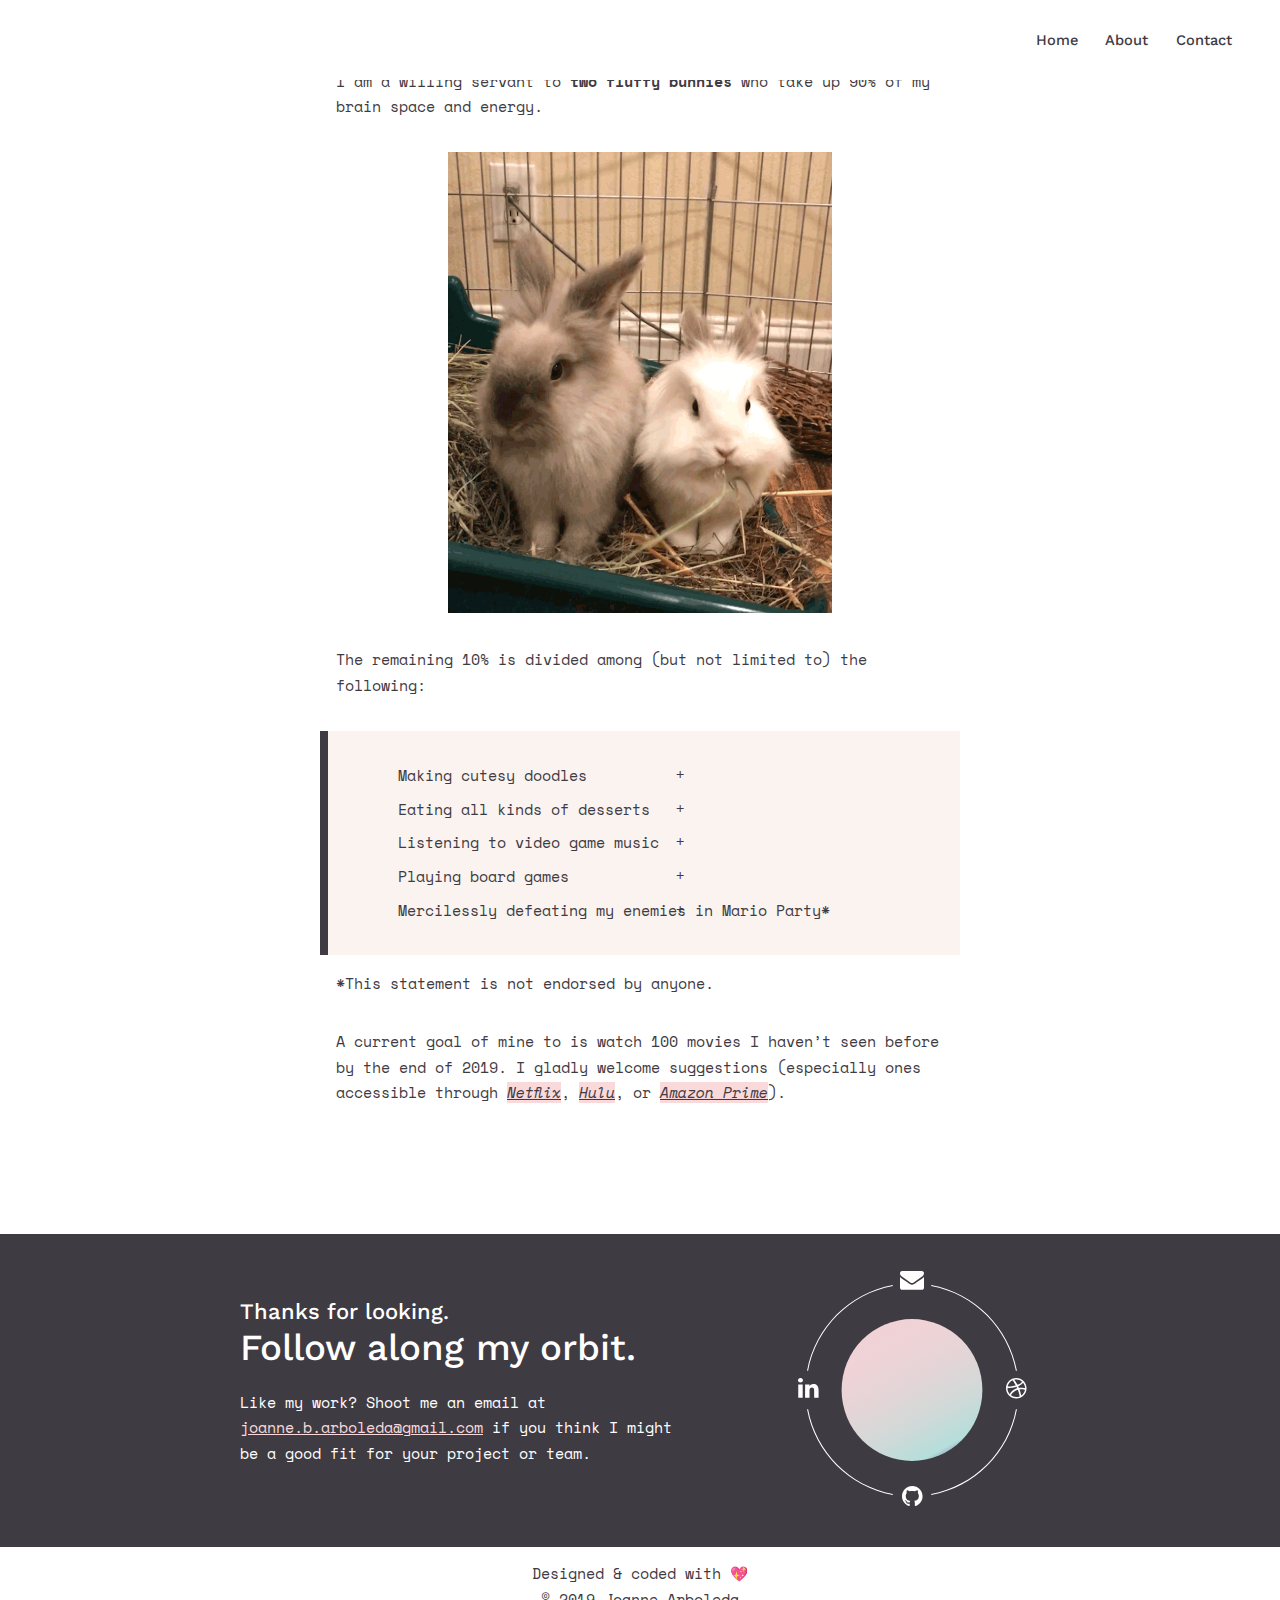
==== commit 9e85cb57: "new illustration" ====
--- a/pages/about.html
+++ b/pages/about.html
@@ -20,27 +20,26 @@
         <!--<div id="home">
             <a href="../index.html" ><img src="../img/logo.svg" /></a>
         </div>-->
-        <div id="logo">
+        <!--<div id="logo">
             <a href="../index.html">
                 <h4 class="link">Joanne Arboleda</h4>
             </a>
-        </div>
+        </div>-->
         <div class="menu">
-
             <div class="desktop-menu">
+                    <ul>
+                        <li><a href="../index.html"><p class="link">Home</p></a></li>
+                        <li><a href="#"><p class="link">About</p></a></li>
+                        <li><a href="#contact"><p class="link">Contact</p></a></li>
+                    </ul>
+                </div>
+            
+            <div class="mobile-menu">
+                <img class="icon" src="img/close.svg" alt="Icon to close menu" />
                 <ul>
-                    <li><a href="#"><p class="link">About</p></a></li>
+                    <li><a href="../index.html"><p class="link">Home</p></a></li>
+                    <li><a href="pages/about.html"><p class="link">About</p></a></li>
                     <li><a href="#contact"><p class="link">Contact</p></a></li>
-                    <li><a href="../arboleda-joanne-resume-2019.pdf" target="_blank"><p class="link">Resume</p></a></li>
-                </ul>
-            </div>
-
-            <div class="mobile-menu">
-                <img class="icon" src="../img/close.svg" alt="Icon to close menu" />
-                <ul>
-                    <li><a href="#"><p class="link">About</p></a></li>
-                    <li><a href="#contact"><p class="link">Contact</p></a></li>
-                    <li><a href="../arboleda-joanne-resume-2019.pdf" target="_blank"><p class="link">Resume</p></a></li>
                 </ul>
             </div>
 
--- a/css/style.css
+++ b/css/style.css
@@ -1,10 +1,11 @@
 :root {
     --primary-color: #FAD9DB;
     /*--secondary-color: #6D4D96;*/
-    --secondary-color: #322F36;
-    --complement1: #49ADA4;
+    --secondary-color: #3F3B43;
+    /*--complement1: #49ADA4;*/
+    --complement1: #E4F3F2;
     --complement2: #2378BA;
-    --neutral-dark: #322F36;
+    --neutral-dark: #3F3B43;
     --neutral-light: #FAF3F0;
     --neutral-light-2: #D0CAD7;
     --white: #fff;
@@ -79,7 +80,7 @@
     text-decoration: none;
 }
 
-.link, .italic {
+.italic {
     font-style: italic;
 }
 
@@ -112,7 +113,6 @@
 }
 
 #scroll-down.link p {
-    color: var(--primary-color);
 }
 
 #scroll-down.link p:hover {
@@ -132,7 +132,7 @@
     display: block;
     font-size: 0.889em;
     font-family: 'Work Sans', monospace;
-    background: var(--white);
+    background: var(--complement1);
     padding: 0.75rem 1.25rem 0.75rem 1.25rem;
     width: 60%;
     min-width: 16rem;
@@ -198,9 +198,9 @@
 
 /**** HERO ****/
 header {
-    height: 100vh;
-    min-height: 38rem;
-    max-height: 42rem;
+    height: auto;
+    /*min-height: 38rem;*/
+    /*max-height: 42rem;*/
     width: 100%;
     background-color: var(--white);
     position: relative;
@@ -208,24 +208,29 @@
     flex-direction: column;
     justify-content: center;
     align-content: center;
-    background-image: url("../img/hero-bg-small.svg");
+    /*background-image: url("../img/hero-bg-small.svg");*/
     background-position: center 20%;
     background-repeat: no-repeat;
     background-size: cover;
-    margin-top: 1.5rem;
+    margin-top: var(--nav-bar-height);
 }
 
 header h1, header h2, header h5 {
-    color: var(--neutral-light);
+    /*color: var(--neutral-light);*/
 }
 
 header .text {
-    width: 70%;
+    width: 85%;
     max-width: 24rem;
     margin: 0 auto;
-}
-
-.swirl-1 .small, 
+    text-align: center;
+}
+
+header .hero-img.large {
+    display: none;
+}
+
+/*.swirl-1 .small, 
 .swirl-2 .small,
 .swirl-1 .large, 
 .swirl-2 .large,
@@ -258,13 +263,13 @@
 .swirl-2 .small {
     right: 0rem;
     bottom: 0vh;
-}
+}*/
 
 /**** NAV BAR ****/
 nav {
     /*display: none;*/
+    position: fixed;
     z-index: 4;
-    position: fixed;
     top: 0;
     width: 100%;
     height: var(--nav-bar-height);
@@ -272,8 +277,15 @@
     background-color: var(--white);
 }
 
+.hero-img {
+    width: 90vw;
+    margin: 0 auto;
+}
+
 nav .link {
     text-decoration: none;
+    font-family: "Work Sans", sans-serif;
+    font-weight: 500;
 }
 
 #logo {
@@ -317,10 +329,6 @@
     cursor: pointer;
 }
 
-nav h4 {
-    font-family: 'Space Mono', monospace;
-    font-style: italic;
-}
 
 nav h4.link {
     color: var(--neutral-dark);
@@ -334,8 +342,8 @@
     left: 0;
     height: 100vh;
     width: 100%;
-    background-color: var(--neutral-dark);
-    background-image: url("../img/planet-small.svg");
+    background-color: rgba(255, 255, 255, 0.95);
+    /*background-image: url("../img/planet-small.svg");*/
     background-repeat: no-repeat;
     background-size: 14rem;
     background-position-x: 10%;
@@ -344,13 +352,13 @@
 }
 
 .mobile-menu p {
-    color: var(--primary-color);
+    color: var(--neutral-dark);
     line-height: 400%;
     text-decoration: none;
 }
 
 .mobile-menu p:hover{
-    background: var(--neutral-dark);
+    /*background: var(--neutral-dark);*/
 }
 
 .mobile-menu ul {
@@ -380,7 +388,7 @@
 
 .heading-divider {
     width: 4rem;
-    height: 4px;
+    height: 2px;
     margin: 0 auto;
     background-color: var(--secondary-color);
 }
@@ -496,7 +504,7 @@
 .copyright {
     width: 100%;
     height: 5rem;
-    background: var(--white);
+    background-color: var(--white);
     display: flex;
     flex-direction: column;
     justify-content: center;
@@ -583,7 +591,7 @@
 @media only screen and (min-width: 500px) {
 
     header {
-        background-image: url("../img/hero-bg-med.svg");
+        /*background-image: url("../img/hero-bg-med.svg");*/
     }
 
     .mobile-menu {
@@ -648,7 +656,7 @@
     /**** HERO ****/
 
     header {
-        background-image: url("../img/hero-bg-med.svg");
+        /*background-image: url("../img/hero-bg-med.svg");*/
         background-size: cover;
     }
 
@@ -667,7 +675,19 @@
     }
 
     header .text {
-        width: 65%;
+        width: 70%;
+    }
+
+    .hero-img {
+        max-width: 64rem;
+    }
+
+    header .hero-img.small {
+        display: none;
+    }
+
+    header .hero-img.large {
+        display: block;
     }
 
     .swirl-1 .small-medium {
@@ -749,7 +769,7 @@
 @media only screen and (min-width: 900px) {
 
     h1 {
-        font-size: 3em;
+        font-size: 3.25em;
         margin-bottom: -0.1em;
     }
 
@@ -770,7 +790,7 @@
     }
 
     .heading-divider {
-        width: 8rem;
+        width: 4rem;
         height: 4px;
     }
    
@@ -788,10 +808,10 @@
     }
 
     header {
-        background-image: url("../img/hero-bg.svg");
+        /*background-image: url("../img/hero-bg.svg");*/
         background-size: cover;
         background-position-y: 50%;
-        min-height: 40rem;
+        /*min-height: 40rem;*/
     }
 
     header .text {   
@@ -880,13 +900,13 @@
    
     /**** HERO ****/
    header {
-        background-image: url("../img/hero-bg.svg");
+        /*background-image: url("../img/hero-bg.svg");*/
         max-width: 100rem;
-        max-height: 56rem;
+        /*max-height: 56rem;*/
         margin: 0 auto;
    }
 
-   .swirl-1 .small,
+   /*.swirl-1 .small,
    .swirl-2 .small,
    .swirl-1 .small-medium,
    .swirl-1 .medium,
@@ -910,7 +930,7 @@
    .swirl-2 .large {
        right: 0rem;
        bottom: 4rem;
-   }
+   }*/
 
    /**** FOOTER ****/
    .galaxy-footer img {
--- a/css/page.css
+++ b/css/page.css
@@ -4,7 +4,7 @@
     --max-width: 38rem;
 }
 
-body, button {
+body {
     background-color: var(--white);
 }
 
@@ -20,16 +20,12 @@
 
 header.page {
     background: var(--white); 
-}
-
-header.page {
-    /*padding-top: var(--nav-bar-height);*/
-    padding-top: 8rem;
     background-image: url(../img/snapsack/snapsack-bg-small.svg);
     background-repeat: no-repeat;
     background-size: contain;
     background-position-y: 80%; 
     text-align: center;
+    /*margin-top: 0rem;*/
 }
 
 header.page img {
@@ -43,8 +39,8 @@
     background-color: var(--white);
     background-image: none;
     text-align: center;
-    padding-top: 8rem;
-    padding-bottom: var(--space-bottom);
+    /*padding-top: 8rem;
+    padding-bottom: var(--space-bottom);*/
 }
 
 header#about img {
@@ -107,6 +103,12 @@
 
 .page .link {
     background: var(--primary-color);
+    font-style: italic;
+}
+
+.page .link:hover {
+    color: var(--neutral-dark);
+    background-color: var(--white);
 }
 
 .page img.small-img {
@@ -395,12 +397,12 @@
 
 @media only screen and (min-width: 768px) {
     nav {
-        position: static;
+        position: fixed;
     }
 
     header.page {
         /*padding-top: var(--nav-bar-height);*/
-        padding-top: 0;
+        /*padding-top: 0;*/
     }
 
     .two-col {
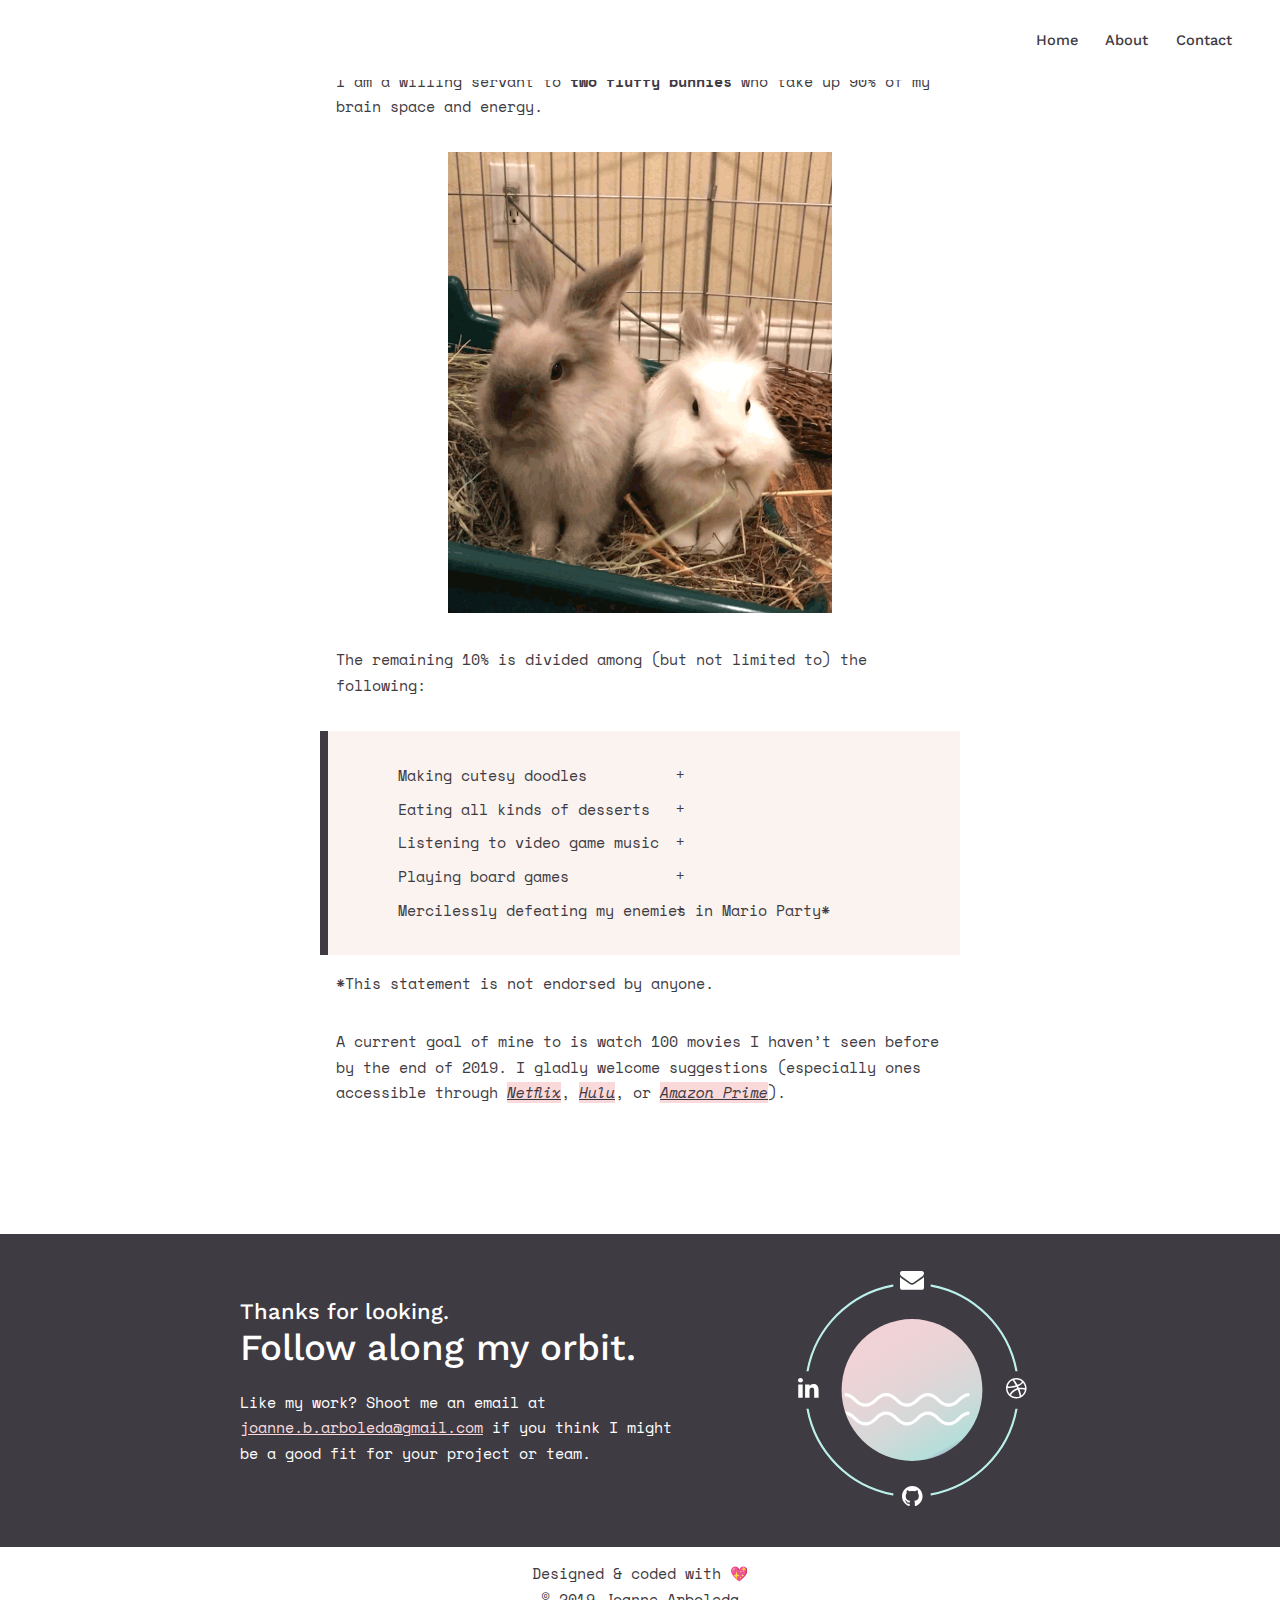
==== commit 3edf8709: "changed nav links" ====
--- a/pages/about.html
+++ b/pages/about.html
@@ -35,10 +35,10 @@
                 </div>
             
             <div class="mobile-menu">
-                <img class="icon" src="img/close.svg" alt="Icon to close menu" />
+                <img class="icon" src="../img/close.svg" alt="Icon to close menu" />
                 <ul>
                     <li><a href="../index.html"><p class="link">Home</p></a></li>
-                    <li><a href="pages/about.html"><p class="link">About</p></a></li>
+                    <li><a href="#"><p class="link">About</p></a></li>
                     <li><a href="#contact"><p class="link">Contact</p></a></li>
                 </ul>
             </div>
--- a/css/style.css
+++ b/css/style.css
@@ -220,13 +220,17 @@
 }
 
 header .text {
-    width: 85%;
-    max-width: 24rem;
+    width: 90%;
+    max-width: 32rem;
     margin: 0 auto;
     text-align: center;
 }
 
 header .hero-img.large {
+    display: none;
+}
+
+header .hero-img.med {
     display: none;
 }
 
@@ -342,7 +346,7 @@
     left: 0;
     height: 100vh;
     width: 100%;
-    background-color: rgba(255, 255, 255, 0.95);
+    background-color: rgba(255, 255, 255, 1);
     /*background-image: url("../img/planet-small.svg");*/
     background-repeat: no-repeat;
     background-size: 14rem;
@@ -388,9 +392,9 @@
 
 .heading-divider {
     width: 4rem;
-    height: 2px;
+    height: 4px;
     margin: 0 auto;
-    background-color: var(--secondary-color);
+    background-color: var(--complement1);
 }
 
 .main-heading {
@@ -575,8 +579,8 @@
 
 @media only screen and (min-width: 400px) {
     header .text {
-        width: 80%;
-        max-width: 16rem;
+        width: 90%;
+        max-width: 32rem;
     }
 
     .swirl-1 .small {
@@ -590,10 +594,36 @@
 
 @media only screen and (min-width: 500px) {
 
+    h1 {
+        font-size: 2.75em;
+        /*margin-bottom: -0.1em;*/
+        margin-bottom: .1em;
+    }
+
+    h2 {
+        font-size: 2em;
+    }
+
+    h3 {
+        font-size: 1.5em;
+    }
+
+    h4 {
+        font-size: 1.25em;
+    }
+    
     header {
         /*background-image: url("../img/hero-bg-med.svg");*/
     }
 
+    header .hero-img.small {
+        display: none;
+    }
+    
+    header .hero-img.med {
+        display: block;
+    }
+
     .mobile-menu {
         background-size: 16rem;
     }
@@ -603,8 +633,8 @@
     }
 
     header .text {
-        width: 65%;
-        max-width: 24rem;
+        width: 75%;
+        max-width: 32rem;
     }
 
     .swirl-1 .small {
@@ -679,7 +709,7 @@
     }
 
     .hero-img {
-        max-width: 64rem;
+        max-width: 56rem;
     }
 
     header .hero-img.small {
@@ -688,6 +718,10 @@
 
     header .hero-img.large {
         display: block;
+    }
+
+    header .hero-img.med {
+        display: none;
     }
 
     .swirl-1 .small-medium {
@@ -770,7 +804,8 @@
 
     h1 {
         font-size: 3.25em;
-        margin-bottom: -0.1em;
+        /*margin-bottom: -0.1em;*/
+        margin-bottom: .1em;
     }
 
     h2 {
@@ -904,6 +939,7 @@
         max-width: 100rem;
         /*max-height: 56rem;*/
         margin: 0 auto;
+        margin-top: var(--nav-bar-height);
    }
 
    /*.swirl-1 .small,
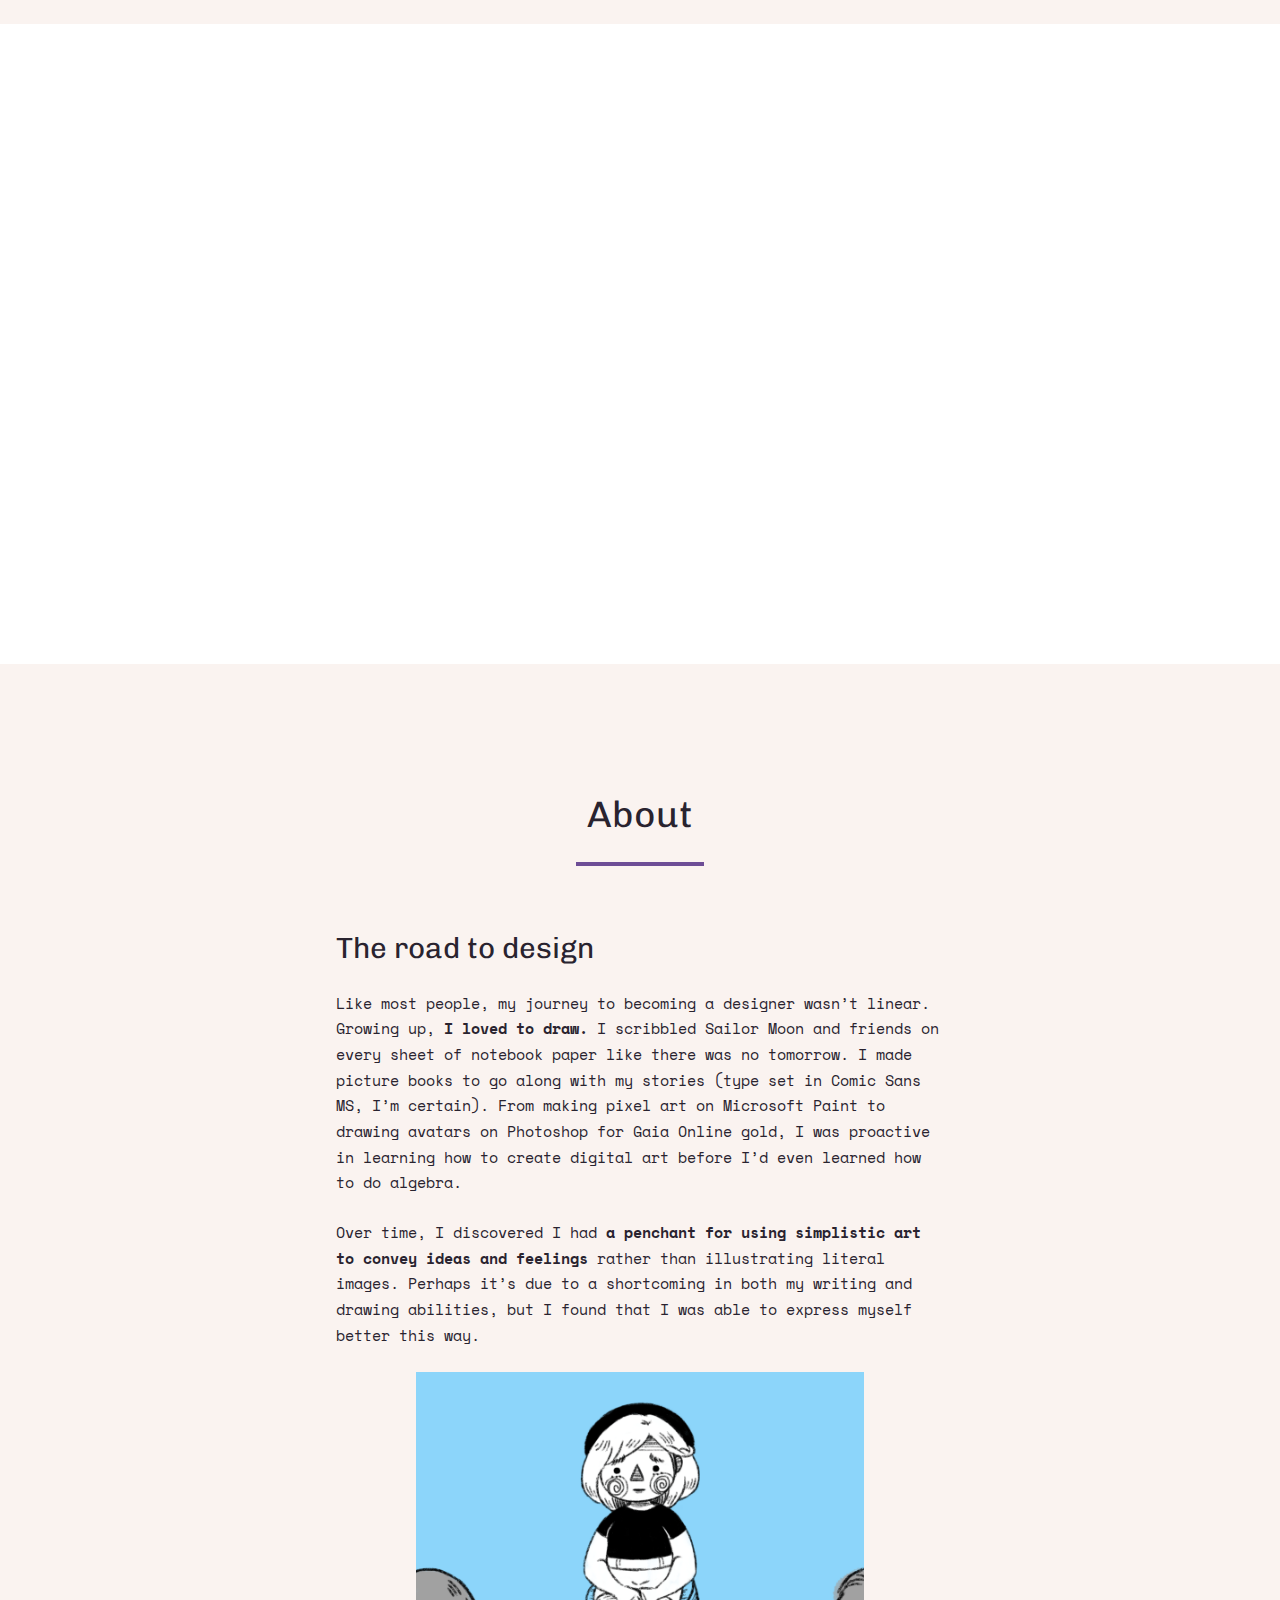
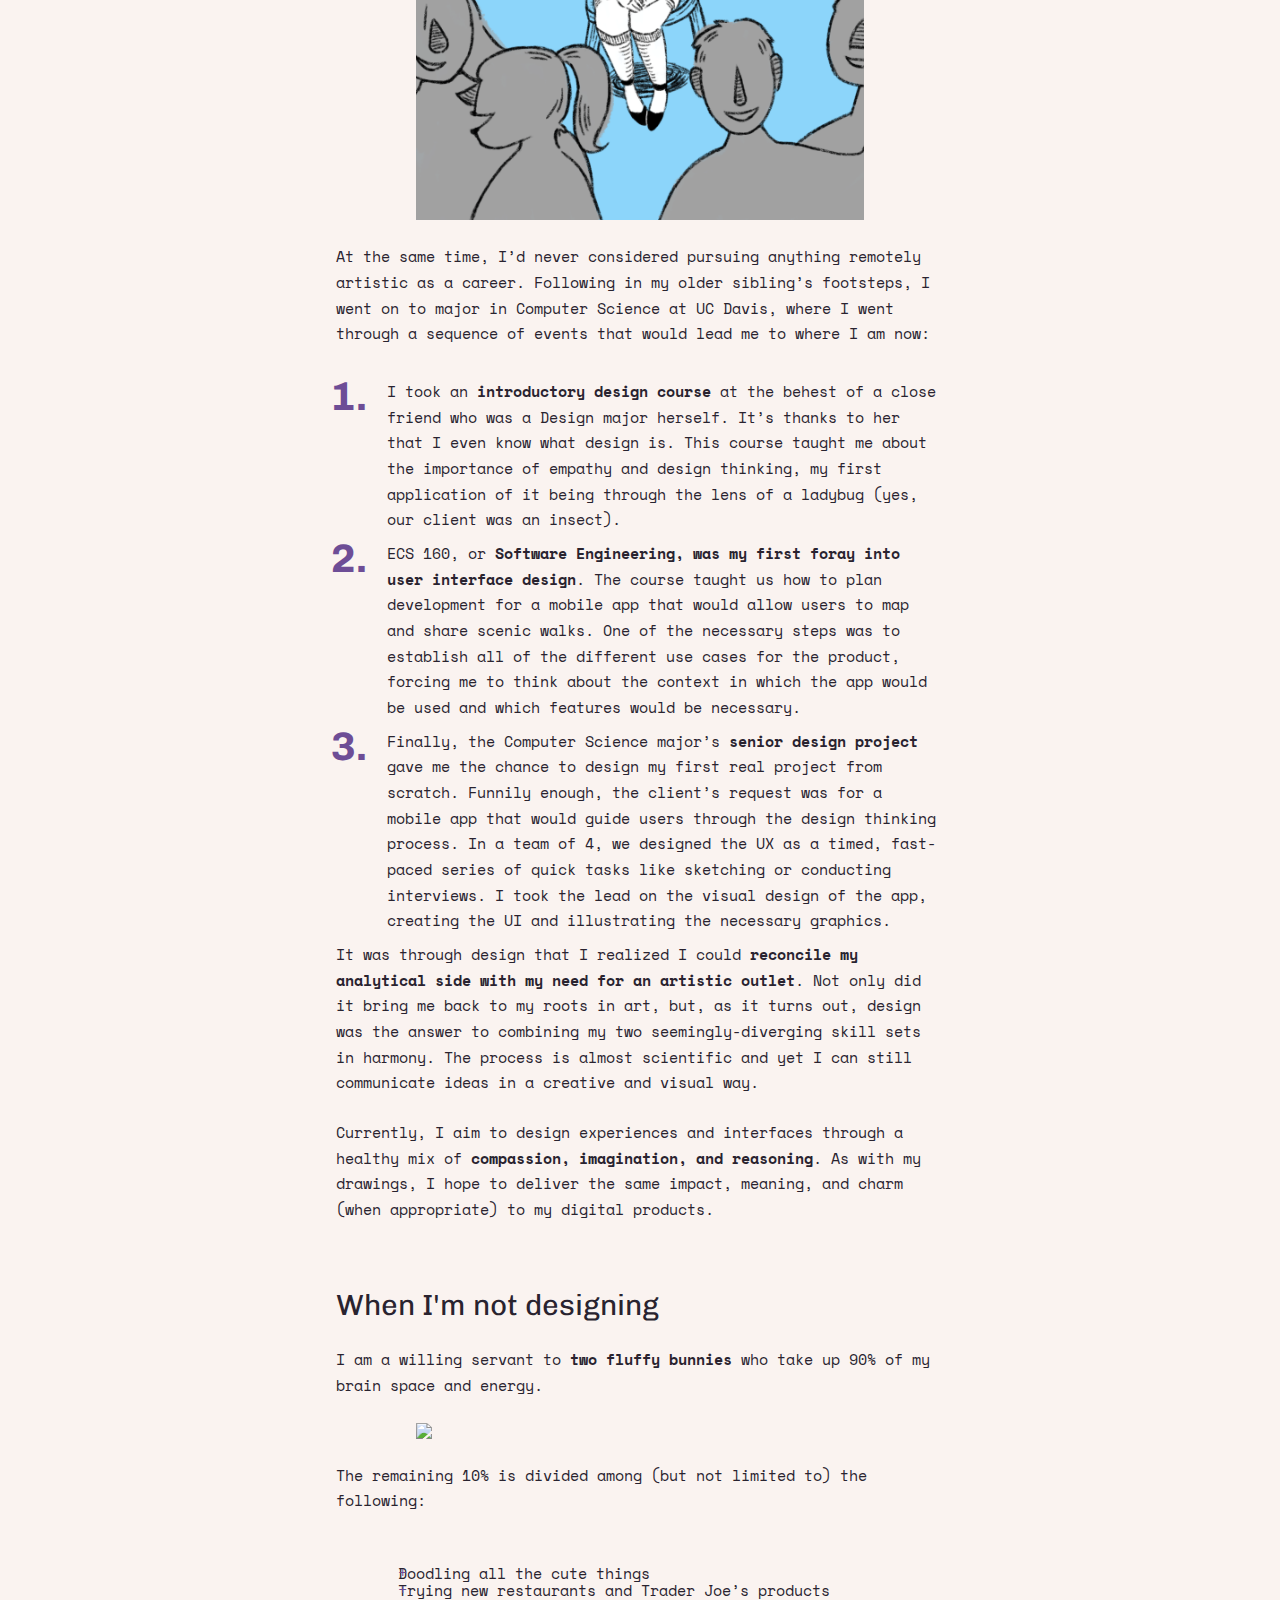
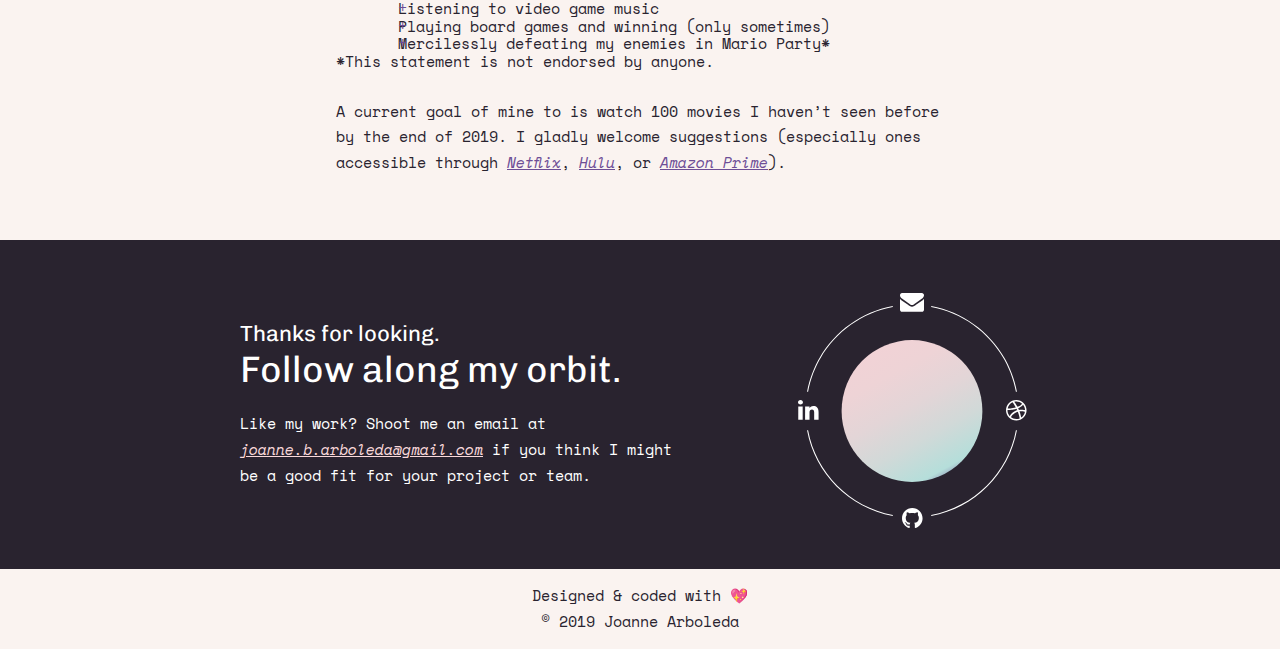
==== commit 38a4902a: "Revert "V2.1"" ====
--- a/pages/about.html
+++ b/pages/about.html
@@ -1,14 +1,14 @@
 <!DOCTYPE html>
-<html lang="en">
+<html>
   <head>
     <meta charset="utf-8">
-    <meta name="viewport" content="width=device-width, initial-scale=1, maximum-scale=1">
+    <meta name="viewport" content="width=device-width, initial-scale=1">
     <title>Joanne Arboleda | Portfolio</title>
     <link rel="stylesheet" href="../css/reset.css">
     <link rel="stylesheet" href="../css/style.css">
     <link rel="stylesheet" href="../css/animated.css">
-    <link rel="stylesheet" href="../css/page.css">
-    <link href="https://fonts.googleapis.com/css?family=Chivo|Space+Mono:400,400i,700,700i|Work+Sans:500,600&display=swap" rel="stylesheet">
+    <link rel="stylesheet" href="../css/project.css">
+    <link href="https://fonts.googleapis.com/css?family=Chivo|Space+Mono:400,400i,700,700i" rel="stylesheet">
     <link rel="shortcut icon" href="../favicon.ico" type="image/x-icon">
     <link rel="icon" href="../favicon.ico" type="image/x-icon">
   </head>
@@ -17,112 +17,100 @@
 
     <!------ NAV ------>
     <nav>
-        <!--<div id="home">
+        <div id="home">
             <a href="../index.html" ><img src="../img/logo.svg" /></a>
-        </div>-->
-        <!--<div id="logo">
-            <a href="../index.html">
-                <h4 class="link">Joanne Arboleda</h4>
-            </a>
-        </div>-->
+        </div>
         <div class="menu">
+
             <div class="desktop-menu">
-                    <ul>
-                        <li><a href="../index.html"><p class="link">Home</p></a></li>
-                        <li><a href="#"><p class="link">About</p></a></li>
-                        <li><a href="#contact"><p class="link">Contact</p></a></li>
-                    </ul>
-                </div>
-            
-            <div class="mobile-menu">
-                <img class="icon" src="../img/close.svg" alt="Icon to close menu" />
                 <ul>
-                    <li><a href="../index.html"><p class="link">Home</p></a></li>
                     <li><a href="#"><p class="link">About</p></a></li>
                     <li><a href="#contact"><p class="link">Contact</p></a></li>
+                    <li><a href="../arboleda-joanne-resume-2017.pdf" target="_blank"><p class="link">Resume</p></a></li>
                 </ul>
             </div>
 
-            <img class="icon" id="menu-icon" src="../img/menu.svg" alt="Menu icon" />
+            <div class="mobile-menu">
+                <img class="icon" src="../img/close.svg" />
+                <ul>
+                    <li><a href="#"><p class="link">About</p></a></li>
+                    <li><a href="#contact"><p class="link">Contact</p></a></li>
+                    <li><a href="../arboleda-joanne-resume-2017.pdf" target="_blank"><p class="link">Resume</p></a></li>
+                </ul>
+            </div>
+
+            <img class="icon" id="menu-icon" src="../img/menu.svg" />
         </div>
     </nav>
 
 
     <!------ HERO ------>
-    <header id="about">
-       
+    <header class="about">
+        <div class="text">
+            <h1 class="fade-in two">Greetings, I'm Joanne.</h1>
+            <p class="fade-in two">With a background in Computer Science and a passion for meaningful illustration, I design with a pinch of reason, a dash of humanity, and a whole lot of curiosity.</p>
+        </div>
     </header>
 
     <!------ ABOUT------>
-    <main class="page">
+    <main id="snapsack-case-study">
 
         <!------ THE ROAD TO DESIGN ------>
-        <!--<article class="road-to-design">
-            <section class="main-heading">
-                <h2>About</h2>
-                <div class="heading-divider"></div>
-            </section>
+        <section class="road-to-design">
+            <div class="block">
+                <div class="main-heading">
+                    <h2>About</h2>
+                    <div class="heading-divider"></div>
+                </div>
 
-            <div class="substep">
-                <h3>The road to design</h3>
-                <p>Like most people, my journey to becoming a designer wasn’t linear. And, like many designers, my journey began with art.</p> 
+                <div class="text">
+                    <h3>The road to design</h3>
+                    <p>Like most people, my journey to becoming a designer wasn’t linear. Growing up, <em>I loved to draw.</em> I scribbled Sailor Moon and friends on every sheet of notebook paper like there was no tomorrow. I made picture books to go along with my stories (type set in Comic Sans MS, I’m certain). From making pixel art on Microsoft Paint to drawing avatars on Photoshop for Gaia Online gold, I was proactive in learning how to create digital art before I’d even learned how to do algebra.</p>
+
+                    <p>Over time, I discovered I had <em>a penchant for using simplistic art to convey ideas and feelings</em> rather than illustrating literal images. Perhaps it’s due to a shortcoming in both my writing and drawing abilities, but I found that I was able to express myself better this way.</p>
                 
-                <p>Growing up, I loved to draw. I made picture books to go along with my short stories (typeset in Comic Sans MS, probably). From making pixel art on Microsoft Paint to drawing avatars on Photoshop for Gaia Online gold, I was proactive fade-to-color fade-to-color in learning how to create digital art before I’d even learned how to do algebra.</p>
+                    <img class="small-img" src="../img/about/anxiety.gif" />
 
-                <p>Over time, I discovered I had <em>a penchant for using simplistic art to convey ideas and feelings</em> rather than illustrating literal images. Perhaps it’s due to a shortcoming in both my writing and drawing abilities, but I found that I was able to express myself better this way.</p>
-            
-                <img class="small-img" src="../img/about/anxiety.gif" alt="Short-haired girl sitting on chair looking anxious and surrounded by people having a good time" />
+                    <p>At the same time, I’d never considered pursuing anything remotely artistic as a career. Following in my older sibling’s footsteps, I went on to major in Computer Science at UC Davis, where I went through a sequence of events that would lead me to where I am now:</p>
 
-                <p>At the same time, I’d never considered pursuing anything artistic as a career. Following in my older sibling’s footsteps, I went on to major in Computer Science at UC Davis, where I went through a sequence of events that would lead me to where I am now:</p>
-
-                <div class="focus">
-                    <div class="focus-body focus-list">
+                    <div id="road-list" class="list-in-text">
                         <ol class="list">
-                            <li><p>I took an <em>introductory design course</em> at the suggestion of a close friend who was a Design major herself. Through this course I leanred about the importance of empathy and design thinking, my first application of it being through the lens of a ladybug (yes, our client was an insect).</p></li>
-                            <li><p>ECS 160, or <em>Software Engineering, was my first foray into user interface design</em>. The course taught us how to plan development for a mobile app that would allow users to map and share scenic walks. One of the vital steps was to establish all of the different use cases for the product, which forced me to think about the context in which the app would be used and which features would be necessary.</p></li>
-                            <li><p>Finally, the Computer Science major’s <em>senior design project</em> gave me the chance to design my first real project from scratch. Funnily enough, the client’s request was for a mobile app that would guide users through the design thinking process. I took the lead on the visual design of the app, creating the UI and illustrating the necessary graphics.</p></li>
+                            <li><p>I took an <em>introductory design course</em> at the behest of a close friend who was a Design major herself. It’s thanks to her that I even know what design is. This course taught me about the importance of empathy and design thinking, my first application of it being through the lens of a ladybug (yes, our client was an insect).</p></li>
+                            <li><p>ECS 160, or <em>Software Engineering, was my first foray into user interface design</em>. The course taught us how to plan development for a mobile app that would allow users to map and share scenic walks. One of the necessary steps was to establish all of the different use cases for the product, forcing me to think about the context in which the app would be used and which features would be necessary.</p></li>
+                            <li><p>Finally, the Computer Science major’s <em>senior design project</em> gave me the chance to design my first real project from scratch. Funnily enough, the client’s request was for a mobile app that would guide users through the design thinking process. In a team of 4, we designed the UX as a timed, fast-paced series of quick tasks like sketching or conducting interviews. I took the lead on the visual design of the app, creating the UI and illustrating the necessary graphics.</p></li>
                         </ol>
                     </div>
+
+                    <p>It was through design that I realized I could <em>reconcile my analytical side with my need for an artistic outlet</em>. Not only did it bring me back to my roots in art, but, as it turns out, design was the answer to combining my two seemingly-diverging skill sets in harmony. The process is almost scientific and yet I can still communicate ideas in a creative and visual way.</p>
+
+                    <p>Currently, I aim to design experiences and interfaces through a healthy mix of <em>compassion, imagination, and reasoning</em>. As with my drawings, I hope to deliver the same impact, meaning, and charm (when appropriate) to my digital products.</p>
                 </div>
-            
 
-                <p>It was through design that I realized I could <em>reconcile my analytical side with my need for an artistic outlet</em>. Not only did it bring me back to my roots in art, but, as it turns out, design was the answer to combining my two seemingly-diverging skill sets in harmony.</p>
+                <div class="text">
+                    <h3>When I'm not designing</h3>
+                    <p>I am a willing servant to <em>two fluffy bunnies</em> who take up 90% of my brain space and energy.</p>
 
-                <p>Currently, my goal is to design experiences and interfaces through a healthy mix of <em>compassion, imagination, and reasoning</em>. As with my drawings, I hope to deliver the same impact, meaning, and charm (when appropriate) to my digital products.</p>
-            </div>-->
+                    <img class="small-img" src="../img/about/round-rabbits.png" />
 
-            <div class="substep">
-                <h3>Outside of design</h3>
-                <p>I am a willing servant to <em>two fluffy bunnies</em> who take up 90% of my brain space and energy.</p>
+                    <p>The remaining 10% is divided among (but not limited to) the following:</p>
 
-                <img class="small-img" src="../img/about/rabbits-animated.gif" alt="Grey rabbit with dark snout on left, smaller white rabbit on left" />
-
-                <p>The remaining 10% is divided among (but not limited to) the following:</p>
-
-                <div class="focus">
-                    <div class="focus-body focus-list">
+                    <div class="list-in-text">
                         <ul class="list">
-                            <li><p>Making cutesy doodles</p></li>
-                            <li><p>Eating all kinds of desserts</p></li>
+                            <li><p>Doodling all the cute things</p></li>
+                            <li><p>Trying new restaurants and Trader Joe’s products</p></li>
                             <li><p>Listening to video game music</p></li>
-                            <li><p>Playing board games</p></li>
+                            <li><p>Playing board games and winning (only sometimes)</p></li>
                             <li><p>Mercilessly defeating my enemies in Mario Party*</p></li>
                         </ul>
                     </div>
+
+                    <p>*This statement is not endorsed by anyone.</p>
+
+                    <p>A current goal of mine to is watch 100 movies I haven’t seen before by the end of 2019. I gladly welcome suggestions (especially ones accessible through <a class="link" href="https://netflix.com" target="_blank">Netflix</a>, <a class="link" href="https://www.hulu.com/welcome" target="_blank">Hulu</a>, or <a class="link" href="https://www.amazon.com/Prime-Video/b?ie=UTF8&node=2676882011" target="_blank">Amazon Prime</a>). 
+                    </p>
                 </div>
-
-                <p style="margin-top: -3rem;">*This statement is not endorsed by anyone.</p>
-
-                <p>A current goal of mine to is watch 100 movies I haven’t seen before by the end of 2019. I gladly welcome suggestions (especially ones accessible through <a class="link" href="https://netflix.com" target="_blank">Netflix</a>, <a class="link" href="https://www.hulu.com/welcome" target="_blank">Hulu</a>, or <a class="link" href="https://www.amazon.com/Prime-Video/b?ie=UTF8&node=2676882011" target="_blank">Amazon Prime</a>). 
-                </p>
-
-                <a href="#about">
-                    <div class="back-to-top float">
-                        <p class="link italic">&#8593; Back to top</p>
-                    </div>
-                </a>
             </div>
-        </article>
+        </section>
     </main>
 
     <!------ FOOTER ------>
@@ -132,22 +120,22 @@
             <h2>Follow along my orbit.</h2>
             
             <div class="orbit">
-                <img src="../img/orbit.svg" alt="Pink and teal planet with social media icons circling around" />
+                <img src="../img/orbit.svg" />
                 
                 <div class="icons">
-                        <a href="mailto:joanne.b.arboleda@gmail.com" target="_blank"><img id="mail" src="../img/icons/mail.svg" alt="Email icon" /></a>
+                        <a href="mailto:joanne.b.arboleda@gmail.com" target="_blank"><img id="mail" src="../img/icons/mail.svg" /></a>
                 </div>
 
                 <div class="icons">
-                    <a href="https://dribbble.com/synchrohalo" target="_blank"><img id="dribbble" src="../img/icons/dribbble.svg" alt="Dribbble icon" /></a>
+                        <a href="https://dribbble.com/joannearboleda" target="_blank"><img id="dribbble" src="../img/icons/dribbble.svg" /></a>
                 </div>
 
                 <div class="icons">
-                        <a href="https://www.linkedin.com/in/joanne-arboleda-79141167/" target="_blank"><img id="linkedin" src="../img/icons/linkedin.svg" alt="LinkedIn icon" /></a>
+                        <a href="https://www.linkedin.com/in/joanne-arboleda-79141167/" target="_blank"><img id="linkedin" src="../img/icons/linkedin.svg" /></a>
                 </div>
 
                 <div class="icons">
-                    <a href="https://github.com/synchrohalo" target="_blank"><img id="github" src="../img/icons/github.svg" alt="GitHub icon" /></a>
+                    <a href="https://github.com/synchrohalo" target="_blank"><img id="github" src="../img/icons/github.svg" /></a>
                 </div>
             </div>
 
@@ -162,33 +150,4 @@
 
   <script src="https://ajax.googleapis.com/ajax/libs/jquery/1.12.4/jquery.min.js"></script>
   <script src="../js/script.js"></script>
-
-  <script>
-    $( document ).ready(function() {
-        $( ".back-to-top" ).css( "display", "none" );
-
-        $(window).scroll(function(){
-            var newScroll = $(window).scrollTop();
-
-            if( newScroll < ( $( ".road-to-design" ).offset().top * 0.1 ) ) {
-                $(".back-to-top").fadeOut( 200 );
-            } else {
-                $(".back-to-top").fadeIn( 200 );
-            }
-
-            currentScroll = newScroll;
-        });    
-    });
-    
-    </script>
-
-    <!-- Global site tag (gtag.js) - Google Analytics -->
-    <script async src="https://www.googletagmanager.com/gtag/js?id=UA-140330130-1"></script>
-    <script>
-    window.dataLayer = window.dataLayer || [];
-    function gtag(){dataLayer.push(arguments);}
-    gtag('js', new Date());
-
-    gtag('config', 'UA-140330130-1');
-    </script>
 </html>--- a/css/style.css
+++ b/css/style.css
@@ -1,13 +1,10 @@
 :root {
     --primary-color: #FAD9DB;
-    /*--secondary-color: #6D4D96;*/
-    --secondary-color: #3F3B43;
-    /*--complement1: #49ADA4;*/
-    --complement1: #E4F3F2;
+    --secondary-color: #6D4D96;
+    --complement1: #49ADA4;
     --complement2: #2378BA;
-    --neutral-dark: #3F3B43;
+    --neutral-dark :#29232F;
     --neutral-light: #FAF3F0;
-    --neutral-light-2: #D0CAD7;
     --white: #fff;
     --snapsack-bg: #FCF6C0;
     --shadow: 0px 2px 4px rgba(41, 25, 47, 0.25);
@@ -16,14 +13,10 @@
     --in-between: 4rem;
 }
 
-html {
-    -webkit-text-size-adjust: 100%;
-}
-
 body {
     width: 100%;
     font-size: 11pt;
-    /*background: var(--neutral-light);*/
+    background: var(--neutral-light);
 }
 
 h1, 
@@ -33,7 +26,6 @@
 h5, 
 p {
     color: var(--neutral-dark);
-    font-weight: 500;
 }
 
 h1,
@@ -41,7 +33,7 @@
 h3,
 h4,
 ol.list li {
-    font-family: 'Work Sans', sans-serif;
+    font-family: 'Chivo', sans-serif;
     line-height: 125%;
 }
 
@@ -52,12 +44,11 @@
 
 h1 {
     font-size: 2.25em;
-    font-weight: 500;
+    /*font-weight: 700;*/
 }
 
 h2 {
     font-size: 1.688em;
-    font-weight: 500;
     margin-bottom: 0.5em;
 }
 
@@ -80,14 +71,14 @@
     text-decoration: none;
 }
 
-.italic {
+.link, .italic {
     font-style: italic;
 }
 
 .link {
     text-decoration: underline;
+    color: var(--secondary-color);
     cursor: pointer;
-    color: var(--neutral-dark);
 }
 
 .link:hover {
@@ -113,10 +104,7 @@
 }
 
 #scroll-down.link p {
-}
-
-#scroll-down.link p:hover {
-    color: var(--complement1);
+    color: var(--primary-color);
 }
 
 p {
@@ -131,8 +119,9 @@
 button {
     display: block;
     font-size: 0.889em;
-    font-family: 'Work Sans', monospace;
-    background: var(--complement1);
+    font-style: italic;
+    font-family: 'Space Mono', monospace;
+    background: var(--neutral-light);
     padding: 0.75rem 1.25rem 0.75rem 1.25rem;
     width: 60%;
     min-width: 16rem;
@@ -162,13 +151,19 @@
     list-style: initial;
 }
 
+ul.list, ol.list {
+    display: initial;
+    padding: 0;
+    list-style: initial;
+}
+
 ol.list li {
     margin-left: 3rem;
 }
 
 ul.list li {
     color: var(--secondary-color);
-    margin-left: 2.5rem;  
+    margin-left: 2rem;  
 }
 
 ul.list li, ol.list li {
@@ -178,6 +173,8 @@
 ul.list {
 	position: relative;
 	list-style: none;
+	margin-left: 0;
+    padding-left: 1.5rem;
 }
 ul.list li:before {
     content: "+";
@@ -190,51 +187,88 @@
 ol.list li {
     list-style: decimal;
     color: var(--secondary-color);
+    padding-left: -1rem;
 }
 
 .list li p {
     line-height: 175%;
 }
 
+/*.list li {
+    margin-left: 1rem;
+}
+
+.list li::before {
+    content: "+";
+    color: var(--secondary-color);
+    display: inline-block; 
+    width: 0.5em; 
+    margin-left: -1rem; 
+}*/
+
 /**** HERO ****/
 header {
-    height: auto;
-    /*min-height: 38rem;*/
-    /*max-height: 42rem;*/
+    height: 100vh;
+    min-height: 38rem;
+    max-height: 42rem;
     width: 100%;
-    background-color: var(--white);
+    background-color: var(--neutral-light);
     position: relative;
     display: flex;
     flex-direction: column;
     justify-content: center;
     align-content: center;
-    /*background-image: url("../img/hero-bg-small.svg");*/
+    /*outline: 1.333rem solid var(--white);
+    outline-offset: -1.25rem;*/
+    /*background-image: url("../img/hero-bg.svg");
+    background-repeat: no-repeat; 
+    background-position: center 20%;
+    background-size: 10rem;*/
+    background-image: url("../img/hero-bg-small.svg");
     background-position: center 20%;
     background-repeat: no-repeat;
     background-size: cover;
-    margin-top: var(--nav-bar-height);
+    /*margin-top: calc(var(--nav-bar-height) - 5rem);*/
+    margin-top: 1.5rem;
 }
 
 header h1, header h2, header h5 {
-    /*color: var(--neutral-light);*/
+    color: var(--neutral-light);
 }
 
 header .text {
-    width: 90%;
-    max-width: 32rem;
+    width: 80%;
+    max-width: 24rem;
     margin: 0 auto;
-    text-align: center;
-}
-
-header .hero-img.large {
-    display: none;
-}
-
-header .hero-img.med {
-    display: none;
-}
-
-/*.swirl-1 .small, 
+}
+
+header .clouds {
+    z-index: 2;
+    width: 100%;
+}
+
+/*header .clouds {
+    padding: 0;
+    margin: 0;
+    position: absolute;
+    bottom: -1.333rem;
+}*/
+
+header .clouds .right, header .clouds .left {
+    position: absolute;
+    display: inline-block;
+    bottom: 0;
+}
+
+header .clouds .left {
+    width: 100%;
+}
+
+header .clouds .right {
+    visibility: hidden;
+}
+
+.swirl-1 .small, 
 .swirl-2 .small,
 .swirl-1 .large, 
 .swirl-2 .large,
@@ -253,7 +287,7 @@
 }
 
 .swirl-1 .small img {
-    width: 100%;
+    width: 100vw;
 }
 
 .swirl-2 .small img {
@@ -267,29 +301,22 @@
 .swirl-2 .small {
     right: 0rem;
     bottom: 0vh;
-}*/
+}
 
 /**** NAV BAR ****/
 nav {
-    /*display: none;*/
+    display: none;
+    z-index: 4;
     position: fixed;
-    z-index: 4;
     top: 0;
     width: 100%;
     height: var(--nav-bar-height);
     color: var(--secondary-color);
-    background-color: var(--white);
-}
-
-.hero-img {
-    width: 90vw;
-    margin: 0 auto;
+    background-color: var(--neutral-light);
 }
 
 nav .link {
     text-decoration: none;
-    font-family: "Work Sans", sans-serif;
-    font-weight: 500;
 }
 
 #logo {
@@ -333,11 +360,6 @@
     cursor: pointer;
 }
 
-
-nav h4.link {
-    color: var(--neutral-dark);
-}
-
 .mobile-menu {
     display: none;
     position: fixed;
@@ -346,23 +368,18 @@
     left: 0;
     height: 100vh;
     width: 100%;
-    background-color: rgba(255, 255, 255, 1);
-    /*background-image: url("../img/planet-small.svg");*/
-    background-repeat: no-repeat;
-    background-size: 14rem;
-    background-position-x: 10%;
-    background-position-y: 10%;
+    background-color: var(--neutral-dark);
     overflow: hidden;
 }
 
 .mobile-menu p {
-    color: var(--neutral-dark);
+    color: var(--primary-color);
     line-height: 400%;
     text-decoration: none;
 }
 
 .mobile-menu p:hover{
-    /*background: var(--neutral-dark);*/
+    background: var(--neutral-dark);
 }
 
 .mobile-menu ul {
@@ -392,9 +409,9 @@
 
 .heading-divider {
     width: 4rem;
-    height: 4px;
+    height: 2px;
     margin: 0 auto;
-    background-color: var(--complement1);
+    background-color: var(--secondary-color);
 }
 
 .main-heading {
@@ -403,6 +420,17 @@
 
 li.project {
     margin-bottom: 3rem;
+}
+
+#snapsack .project-img {
+    /*background: url(../img/project-bg-1.svg);
+    background-size: contain;
+    background-repeat: no-repeat;
+    background-position-y: 50%;*/
+}
+
+#assorted .project-img{
+    /*background: #FFCE99;*/
 }
 
 .project h3 {
@@ -413,14 +441,11 @@
     width: 100%;
     height: 50vh;
     min-height: 20rem;
+    /*box-shadow: var(--shadow);*/
     display: flex;
     flex-direction: column;
     justify-content: center;
     align-content: center;
-}
-
-#snapsack .project-img {
-    background-color: var(--snapsack-bg);
 }
 
 .project-img img {
@@ -508,7 +533,7 @@
 .copyright {
     width: 100%;
     height: 5rem;
-    background-color: var(--white);
+    background: var(--neutral-light);
     display: flex;
     flex-direction: column;
     justify-content: center;
@@ -526,6 +551,13 @@
 @media only screen and (min-width: 320px) {
 
 /**** HERO ****/
+header {
+    /*background-position: 80% 18%;*/
+}
+
+header .clouds .left {
+    width: 80%;
+}
 
 #scroll-down {
     top: 72%;
@@ -573,68 +605,39 @@
    }
 
    #scroll-down {
-        top: 70%;
-}
-}
-
-@media only screen and (min-width: 400px) {
+    top: 65%;
+}
+}
+
+@media only screen and (min-width: 500px) {
+
+    /*h1 {
+        font-size: 2.25em;
+        margin-bottom: -0.1em;
+    }*/
+
+    /**** HERO ****/
+    /*header {
+        background-image: url("../img/planet.svg");
+        background-size: 14rem;
+        background-position: 90% calc(var(--nav-bar-height) - 2rem);
+    }*/
+
+    header {
+        background-image: url("../img/hero-bg-med.svg");
+    }
+
+    #scroll-down {
+        top: 65%;
+    }
+
+    header .clouds .left {
+        width: 55%;    
+        max-height: cacl( 50% * 40rem);
+    }
+
     header .text {
-        width: 90%;
-        max-width: 32rem;
-    }
-
-    .swirl-1 .small {
-        top: -2vh;
-    }
-
-    #scroll-down {
-        top: 72%;
-    }
-}
-
-@media only screen and (min-width: 500px) {
-
-    h1 {
-        font-size: 2.75em;
-        /*margin-bottom: -0.1em;*/
-        margin-bottom: .1em;
-    }
-
-    h2 {
-        font-size: 2em;
-    }
-
-    h3 {
-        font-size: 1.5em;
-    }
-
-    h4 {
-        font-size: 1.25em;
-    }
-    
-    header {
-        /*background-image: url("../img/hero-bg-med.svg");*/
-    }
-
-    header .hero-img.small {
-        display: none;
-    }
-    
-    header .hero-img.med {
-        display: block;
-    }
-
-    .mobile-menu {
-        background-size: 16rem;
-    }
-
-    #scroll-down {
-        top: 70%;
-    }
-
-    header .text {
-        width: 75%;
-        max-width: 32rem;
+        width: 65%;
     }
 
     .swirl-1 .small {
@@ -646,15 +649,15 @@
     }
 
     .swirl-1 .small-medium img {
-        width: 100%;
+        width: 100vw;
     }
     
     .swirl-2 .small img {
-        width: 50vw;
+        width: 60vw;
     }
     
     .swirl-1 .small-medium {
-        top: -2vh;
+        top: 2vh;
     }
     
     .swirl-2 .small {
@@ -684,9 +687,12 @@
 @media only screen and (min-width: 768px) {
 
     /**** HERO ****/
-
     header {
-        /*background-image: url("../img/hero-bg-med.svg");*/
+        /*margin-top: calc(var(--nav-bar-height) - 2rem);*/
+    }
+
+    header {
+        background-image: url("../img/hero-bg-med.svg");
         background-size: cover;
     }
 
@@ -705,23 +711,7 @@
     }
 
     header .text {
-        width: 70%;
-    }
-
-    .hero-img {
-        max-width: 56rem;
-    }
-
-    header .hero-img.small {
-        display: none;
-    }
-
-    header .hero-img.large {
-        display: block;
-    }
-
-    header .hero-img.med {
-        display: none;
+        width: 65%;
     }
 
     .swirl-1 .small-medium {
@@ -731,6 +721,23 @@
     .swirl-2 .small img {
         width: 45vw;
     }
+
+    /*header h2 {
+        width: 90%;
+    }
+
+    header h5 {
+        max-width: 36rem;
+    }*/
+
+    /*header .clouds .right {
+        display: block;
+        position: absolute;
+        bottom: -1.333rem;
+        right: -24rem;
+        width: 100vw;
+        max-width: 24rem;
+    }*/
 
     /**** NAV BAR ****/
     nav {
@@ -743,24 +750,6 @@
 
     .mobile-menu, .menu .icon {
         display: none;
-    }
-
-    .mobile-menu .icon {
-        display: initial;
-    }
-
-    .mobile-menu p:hover{
-        background: var(--neutral-dark);
-    }
-
-    .mobile-menu ul {
-        width: 105%; /* what is adding the extra width? */
-        height: 100vh;
-        text-align: center;
-        display: flex;
-        flex-direction: column;
-        justify-content: center;
-        align-items: center;
     }
 
     .desktop-menu {
@@ -803,9 +792,8 @@
 @media only screen and (min-width: 900px) {
 
     h1 {
-        font-size: 3.25em;
-        /*margin-bottom: -0.1em;*/
-        margin-bottom: .1em;
+        font-size: 3em;
+        margin-bottom: -0.1em;
     }
 
     h2 {
@@ -825,7 +813,7 @@
     }
 
     .heading-divider {
-        width: 4rem;
+        width: 8rem;
         height: 4px;
     }
    
@@ -838,15 +826,23 @@
        width: 100%;
     }
 
+    header .clouds .left {
+        max-width: 32rem;
+    }
+
     header h5 {
         max-width: 42rem;
     }
 
+    header .clouds .right {
+        max-width: 48rem;
+    }
+
     header {
-        /*background-image: url("../img/hero-bg.svg");*/
+        background-image: url("../img/hero-bg.svg");
         background-size: cover;
         background-position-y: 50%;
-        /*min-height: 40rem;*/
+        min-height: 40rem;
     }
 
     header .text {   
@@ -867,7 +863,7 @@
     } 
 
     .swirl-1 .medium img {
-        width: 100%;
+        width: 100vw;
     }
 
     .swirl-2 .medium img {
@@ -935,14 +931,13 @@
    
     /**** HERO ****/
    header {
-        /*background-image: url("../img/hero-bg.svg");*/
+        background-image: url("../img/hero-bg.svg");
         max-width: 100rem;
-        /*max-height: 56rem;*/
+        max-height: 56rem;
         margin: 0 auto;
-        margin-top: var(--nav-bar-height);
    }
 
-   /*.swirl-1 .small,
+   .swirl-1 .small,
    .swirl-2 .small,
    .swirl-1 .small-medium,
    .swirl-1 .medium,
@@ -966,7 +961,7 @@
    .swirl-2 .large {
        right: 0rem;
        bottom: 4rem;
-   }*/
+   }
 
    /**** FOOTER ****/
    .galaxy-footer img {
@@ -977,5 +972,13 @@
 }
 
 @media only screen and (min-width: 1500px) {
-
+   
+    /**** HERO ****/
+   /*header .clouds .right {
+        max-width: 60rem;
+    }
+
+    header .clouds .left {
+        max-width: 40rem;
+    }*/
 }--- a/css/animated.css
+++ b/css/animated.css
@@ -1,6 +1,7 @@
 html {
   scroll-behavior: smooth;
 }
+
 
 @-webkit-keyframes fadeIn { from { opacity:0; } to { opacity:1; } }
 @-moz-keyframes fadeIn { from { opacity:0; } to { opacity:1; } }
@@ -8,24 +9,15 @@
 
 @keyframes float {
 	0% {
+		/*box-shadow: 0 5px 15px 0px rgba(0,0,0,0.6);*/
 		transform: translatey(0px);
 	}
 	50% {
+		/*box-shadow: 0 25px 15px 0px rgba(0,0,0,0.2);*/
 		transform: translatey(-8px);
 	}
 	100% {
-		transform: translatey(0px);
-	}
-}
-
-@keyframes grow {
-	0% {
-		transform: translatey(0px);
-	}
-	50% {
-		transform: translatey(-8px);
-	}
-	100% {
+		/*box-shadow: 0 5px 15px 0px rgba(0,0,0,0.6);*/
 		transform: translatey(0px);
 	}
 }
@@ -69,21 +61,24 @@
     animation-delay: 2.5s;
 }
 
-.link, #scroll-down.link p, button {
+.link {
     -moz-transition: all .25s ease-in;
     -o-transition: all .25s ease-in;
     -webkit-transition: all .25s ease-in;
     transition: all .25s ease-in;
 }
 
-.float {
+button.active {
+    -moz-transition: all .25s ease-in;
+    -o-transition: all .25s ease-in;
+    -webkit-transition: all .25s ease-in;
+    transition: all .25s ease-in;
+}
+
+#scroll-down {
   animation: float 2s ease-in-out infinite;
 }
 
-.active .project-img img {
-  transition: transform 1s ease;
-}
-
-.active .project-img img:hover {
-  transform: translateY(-1.5rem);
+.back-to-top {
+  animation: float 2s ease-in-out infinite;
 }--- a/css/project.css
+++ b/css/project.css
@@ -0,0 +1,508 @@
+header.project-page, header.about {
+    height: initial;
+    max-height: initial;
+    background-image: none;   
+    background: var(--white); 
+}
+
+header.project-page {
+    /*background: #f6e022;*/
+}
+
+header.project-page img {
+    width: 80%;
+    max-width: 40rem;
+    margin: 0 auto;
+    padding-top: calc(var(--nav-bar-height) + 2rem);
+    padding-bottom: 2rem;
+}
+
+header.project-page .text {
+    width: 80%;
+    max-width: 38rem;
+    margin-bottom: 2.5rem;
+}
+
+header.project-page .text h1 {
+    text-align: center;
+    margin-bottom: 1rem;
+}
+
+header.project-page .text p {
+    margin-bottom: 2rem;
+}
+
+header.project-page button {
+    margin: 0 auto;
+    margin-bottom: 0.5rem;
+}
+
+.back-to-top p{
+    text-decoration: none;
+    color: var(--secondary-color);
+}
+
+.summary-list {
+    width: 20%;
+    min-width: 10rem;
+    max-width: 15rem;
+    margin: 0 auto;
+    margin-bottom: 3rem;
+}
+
+.summary-list h3 {
+    margin-bottom: 1rem;
+}
+
+.summary-list .list li p {
+    line-height: 150%;
+}
+
+.list-container {
+    /*margin-bottom: 2rem;*/
+}
+
+.block {
+    width: 100%;
+    margin: 0 auto;
+}
+
+/*main img {
+    width: 100%;
+    margin-bottom: 1rem;
+}*/
+
+main button {
+    margin-bottom: 0.5rem;
+}
+
+main h3 {
+    margin-top: 4rem;
+}
+
+.block .text {
+    width: 90%;
+    max-width: 38rem;
+    margin: 0 auto;
+    margin-bottom: 2rem;
+}
+
+.block img {
+    width: 100%;
+    max-width: 40rem;
+    display: block;
+    text-align: center;
+    margin: 0 auto;
+    margin-top: 1.5rem;
+    margin-bottom: 1.5rem;
+}
+
+img.small-img {
+    max-width: 28rem;
+}
+
+img.smallest-img {
+    max-width: 20rem;
+}
+
+#snapsack-logo {
+    max-width: 24rem;
+}
+
+.img-border {
+    border: 2px solid var(--neutral-light);
+}
+
+.text p {
+    margin-top: 1.5rem;
+}
+
+.list-in-text p {
+    margin-top: -.5rem;
+}
+
+.list-in-text h4 {
+    margin-bottom: 0rem;
+}
+
+.list-in-text.ordered h4 {
+    margin-bottom: 1rem;
+}
+
+.list-in-text {
+    width: 90%;
+    margin: 0 auto;
+    margin-bottom: -2rem;
+    /*margin-bottom: 1.5rem;
+    margin-top: 1.5rem;*/
+}
+
+.list-in-text.ordered {
+    margin-bottom: 0rem;
+}
+
+h4 {
+    color: var(--secondary-color);
+    margin-top: 1rem;
+}
+
+.raised {
+    width: 90%;
+    max-width: 44rem;
+    margin: 0 auto;
+    box-shadow: var(--shadow);
+    padding-top: 2rem;
+    padding-bottom: 1.5rem;
+    margin-top: 3rem;
+    margin-bottom: 3rem;
+    background: var(--white);
+}
+
+.wide-raised {
+    max-width: 56rem;
+    display: flex;
+}
+
+.problem-solution {
+    display: inline-flex;
+    flex-wrap: wrap;
+    flex-direction: row;
+    width: 100%;
+}
+
+.raised .small-section {
+    width: 85%;
+    margin: 0 auto;
+    margin-bottom: 1rem;
+}
+
+.raised img {
+    margin-bottom: -1rem;
+}
+
+.small-section h3 {
+    margin-top: 0rem;
+}
+
+.step-title {
+    margin-bottom: 2rem;
+}
+
+.purple {
+    color: var(--secondary-color);
+}
+
+.blue {
+    color: var(--complement1);
+}
+
+.percent {
+    font-size: 3rem;
+}
+
+.highlights {
+    width: 100%;
+    /*background: yellow;*/
+    margin: 0 auto;
+    display: inline-flex;
+    flex-direction: row;
+    flex-wrap: wrap;
+    align-content: center;
+    align-items: center;
+}
+
+.stat {
+    width: 40%;
+    min-width: 10rem;
+    padding: 0.5rem;
+    margin: 0 auto;
+}
+
+.wide-img {
+    width: 100%;
+    height: 24rem;
+    background-size: cover;
+    background-attachment: fixed;
+    margin-bottom: 2rem;
+    background-repeat: no-repeat;
+}
+
+.wide-img#user-flows {
+    height: auto;
+    display: flex;
+}
+
+.wide-img .raised {
+    width: 80%;
+    padding: 1.5rem;
+}
+
+#user-flows {
+    background-image: url("../img/snapsack/user-flows.png");
+}
+
+#dashboard-sketches {
+    background-image: url("../img/snapsack/dashboard-sketches.png");
+}
+
+#logo-sketches {
+    background-image: url("../img/snapsack/logo-sketches.jpg");
+    background-size: fill;
+    background-repeat: no-repeat;
+}
+
+/*** MOODBOARD & COLOR PALETTE ***/
+
+#moodboard {
+    background-image: url("../img/snapsack/moodboard-crop.png");
+}
+
+.palette {
+    width: 100%;
+    max-width: 36rem;
+    margin: 0 auto;
+    display: flex;
+    flex-direction: row;
+    flex-wrap: wrap;
+    align-content: center;
+    align-items: center;
+}
+
+.palette li {
+    width: 12rem;
+    margin: 0 auto;
+    align-content: center;
+    align-items: center;
+}
+
+#road-list ol {
+    margin: 0 0 1.5em;
+    padding: 0;
+    counter-reset: item;
+}
+  
+#road-list.list-in-text {
+    width: 100%;
+    /*margin-top: 2.5rem;*/
+}
+
+#road-list ol > li {
+    margin: 0;
+    padding: 0 0 0 4em;
+    list-style-type: none;
+    counter-increment: item;
+    display: flex;
+}
+  
+#road-list ol > li:before {
+    width: 1em;
+    padding-right: 0.5em;
+    margin-left: -4rem;
+    font-size: 2.5rem;
+    font-weight: bold;
+    text-align: right;
+    content: counter(item) ".";
+}
+
+.color-text p {
+    margin-top: -1rem;
+    text-align: center;
+}
+
+/*.palette p {
+    width: 12rem;
+}*/
+
+.color-circle {
+    width: 5rem;
+    height: 5rem;
+    margin: 0 auto;
+    background: black;
+    border-radius: 50%;
+    margin-bottom: 1rem;
+}
+
+#F6E022 {
+    background: #F6E022;
+}
+
+#BF4D3C {
+    background: #BF4D3C;
+}
+
+#c43045F {
+    background: #43045F;
+}
+
+#FCF6C0 {
+    background: #FCF6C0;
+    border: 1px solid #1D2B2B;
+}
+
+#c77647A {
+    background: #77647A;
+}
+
+#c1D2B2B {
+    background: #1D2B2B;
+}
+
+.half-page .raised {
+    max-width: 42rem;
+}
+
+.mobile-img {
+    width: 100%;
+    margin: 0 auto;
+    text-align: center;
+}
+
+.mobile-img img {
+    width: 45%;
+    min-width: 14rem;
+    max-width: 16rem;
+    display: inline-block;
+    margin-bottom: 2rem;
+}
+
+@media only screen and (min-width: 400px) {
+    .stat {
+        min-width: 11rem;
+    }
+}
+
+@media only screen and (min-width: 500px) {
+    .block {
+        width: 90%;
+        margin: 0 auto;
+    }
+
+    .list-in-text {
+        margin-top: 2rem;
+    }
+}
+
+@media only screen and (min-width: 720px) {
+    .back-to-top {
+        display: initial;    
+        z-index: 2;
+        position: fixed;
+        bottom: 1rem;
+        right: 2rem;
+        color: var(--secondary-color);
+    }
+
+    .summary-list {
+        width: 100%;
+        min-width: 28rem;
+        max-width: 40rem;
+        display: flex;
+        margin-bottom: 3rem;
+        margin-top: 0rem;
+    }
+
+    .inline-list {
+        width: 50%;
+        min-width: 12rem;
+        max-width: 16rem;
+        display: inline-flex;
+        flex-direction: column;
+        align-content: center;
+        margin: 0 auto; 
+    }
+
+    .list-container {
+        margin: 0 auto;
+        margin-bottom: 1rem;
+    }
+    
+    .stat {
+        max-width: 16rem;
+    }
+
+    .block {
+        width: 80%;
+        margin: 0 auto;
+    }
+
+    .list-in-text {
+        margin-top: 2.5rem;
+    }
+
+    .wide-img .raised {
+        width: 80%;
+        padding: 2rem;
+        padding-top: 3rem;
+    }
+
+    #problems-folders {
+        margin-top: -2rem;
+    }
+
+    #moodboard {
+        background-size: contain;
+        background-position: center;
+        width: 75%;
+        margin: 0 auto;
+    }
+}
+
+@media only screen and (min-width: 1100px) {
+    .step {
+        position: absolute;
+    }
+
+    .step-title {
+        font-size: 1.668em;
+        position: relative;
+        width: 16rem;
+        left: -4rem;
+        bottom: 3.75rem;
+    }
+
+    #hifi-title {
+        bottom: 2.25rem;
+    }
+
+    .raised .small-section {
+        width: 40%;
+        min-width: 12rem;
+        margin: 0 auto;
+    }
+
+    /*#moodboard {
+        width: 75%;
+        max-width: 50rem;
+        margin: 0 auto;
+    }*/
+    
+    /*.half-page {
+        height: 36rem;
+        width: 100%;
+        background: yellow;
+    }
+
+    #moodboard {
+        width: 50%;
+        height: 100%;
+        display: inline-block;
+    }
+
+    .half-page .raised {
+        width: 25%;
+        display: inline-block;
+    }*/
+}
+
+@media only screen and (min-width: 1700px) {
+
+    .step-title {
+        left: 8rem;
+    }
+
+    .wide-img {
+        max-width: 64rem;
+        margin: 0 auto;
+        margin-bottom: 2rem;
+    }
+}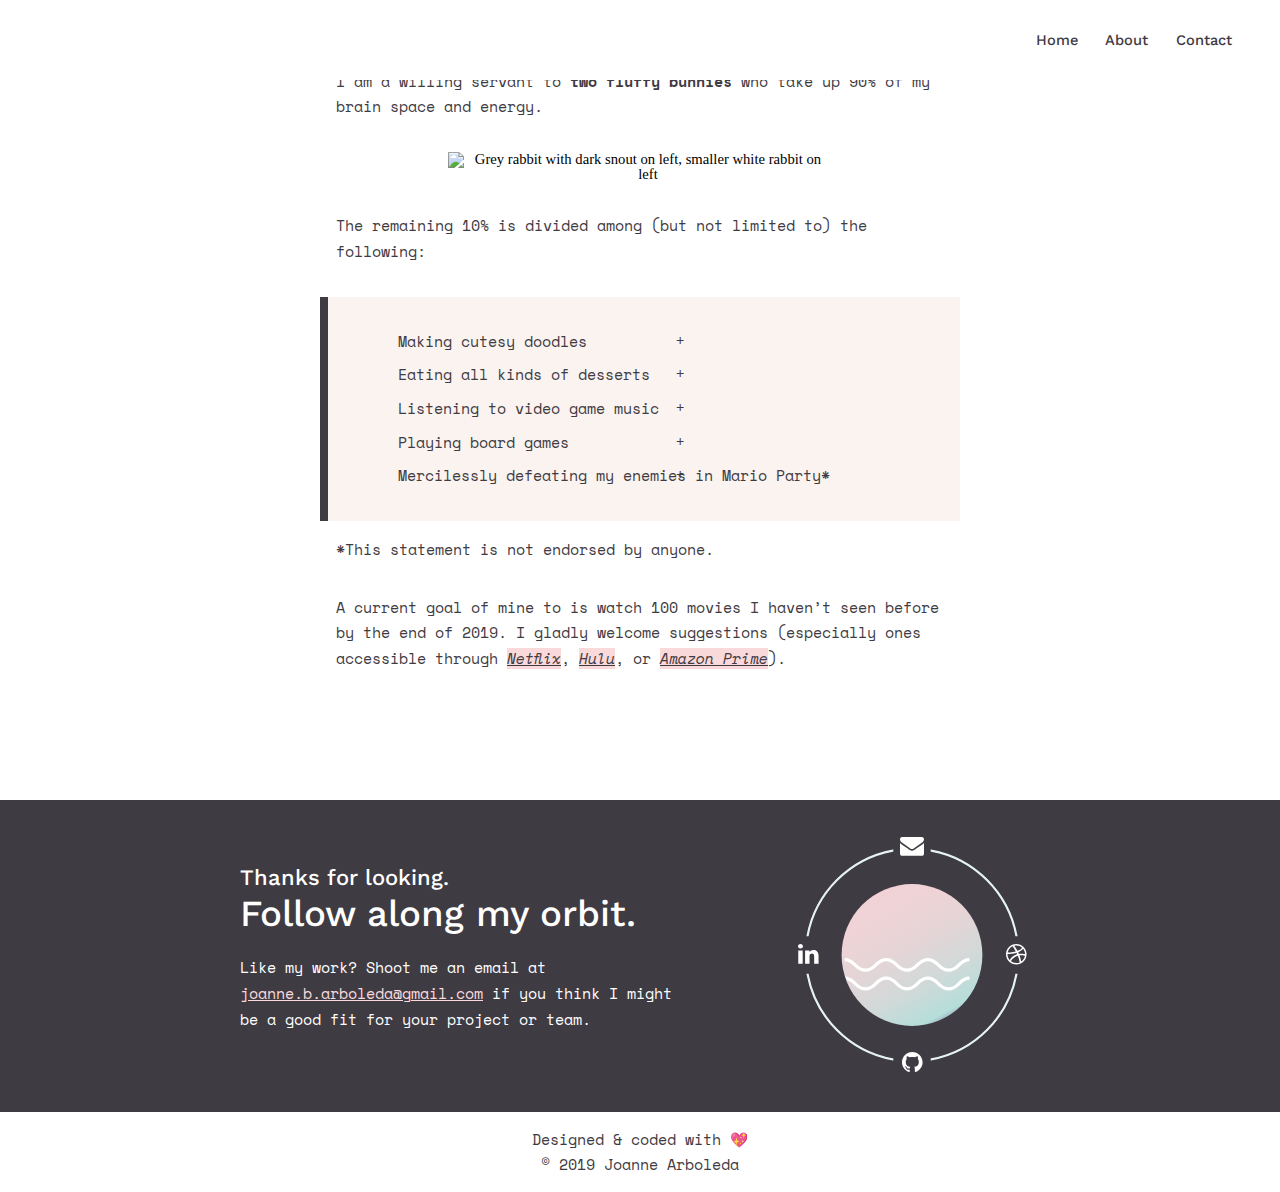
==== commit 4d4c2c91: "Merge 9b9484f6be3b1ebe0539623e8dbff7403ad73a10 into 433688d21b83916049191803f8c49d1c5d60a9d8" ====
--- a/pages/about.html
+++ b/pages/about.html
@@ -1,14 +1,14 @@
 <!DOCTYPE html>
-<html>
+<html lang="en">
   <head>
     <meta charset="utf-8">
-    <meta name="viewport" content="width=device-width, initial-scale=1">
+    <meta name="viewport" content="width=device-width, initial-scale=1, maximum-scale=1">
     <title>Joanne Arboleda | Portfolio</title>
     <link rel="stylesheet" href="../css/reset.css">
     <link rel="stylesheet" href="../css/style.css">
     <link rel="stylesheet" href="../css/animated.css">
-    <link rel="stylesheet" href="../css/project.css">
-    <link href="https://fonts.googleapis.com/css?family=Chivo|Space+Mono:400,400i,700,700i" rel="stylesheet">
+    <link rel="stylesheet" href="../css/page.css">
+    <link href="https://fonts.googleapis.com/css?family=Chivo|Space+Mono:400,400i,700,700i|Work+Sans:500,600&display=swap" rel="stylesheet">
     <link rel="shortcut icon" href="../favicon.ico" type="image/x-icon">
     <link rel="icon" href="../favicon.ico" type="image/x-icon">
   </head>
@@ -17,100 +17,112 @@
 
     <!------ NAV ------>
     <nav>
-        <div id="home">
+        <!--<div id="home">
             <a href="../index.html" ><img src="../img/logo.svg" /></a>
-        </div>
+        </div>-->
+        <!--<div id="logo">
+            <a href="../index.html">
+                <h4 class="link">Joanne Arboleda</h4>
+            </a>
+        </div>-->
         <div class="menu">
-
             <div class="desktop-menu">
+                    <ul>
+                        <li><a href="../index.html"><p class="link">Home</p></a></li>
+                        <li><a href="#"><p class="link">About</p></a></li>
+                        <li><a href="#contact"><p class="link">Contact</p></a></li>
+                    </ul>
+                </div>
+            
+            <div class="mobile-menu">
+                <img class="icon" src="../img/close.svg" alt="Icon to close menu" />
                 <ul>
+                    <li><a href="../index.html"><p class="link">Home</p></a></li>
                     <li><a href="#"><p class="link">About</p></a></li>
                     <li><a href="#contact"><p class="link">Contact</p></a></li>
-                    <li><a href="../arboleda-joanne-resume-2017.pdf" target="_blank"><p class="link">Resume</p></a></li>
                 </ul>
             </div>
 
-            <div class="mobile-menu">
-                <img class="icon" src="../img/close.svg" />
-                <ul>
-                    <li><a href="#"><p class="link">About</p></a></li>
-                    <li><a href="#contact"><p class="link">Contact</p></a></li>
-                    <li><a href="../arboleda-joanne-resume-2017.pdf" target="_blank"><p class="link">Resume</p></a></li>
-                </ul>
-            </div>
-
-            <img class="icon" id="menu-icon" src="../img/menu.svg" />
+            <img class="icon" id="menu-icon" src="../img/menu.svg" alt="Menu icon" />
         </div>
     </nav>
 
 
     <!------ HERO ------>
-    <header class="about">
-        <div class="text">
-            <h1 class="fade-in two">Greetings, I'm Joanne.</h1>
-            <p class="fade-in two">With a background in Computer Science and a passion for meaningful illustration, I design with a pinch of reason, a dash of humanity, and a whole lot of curiosity.</p>
-        </div>
+    <header id="about">
+       
     </header>
 
     <!------ ABOUT------>
-    <main id="snapsack-case-study">
+    <main class="page">
 
         <!------ THE ROAD TO DESIGN ------>
-        <section class="road-to-design">
-            <div class="block">
-                <div class="main-heading">
-                    <h2>About</h2>
-                    <div class="heading-divider"></div>
-                </div>
+        <!--<article class="road-to-design">
+            <section class="main-heading">
+                <h2>About</h2>
+                <div class="heading-divider"></div>
+            </section>
 
-                <div class="text">
-                    <h3>The road to design</h3>
-                    <p>Like most people, my journey to becoming a designer wasn’t linear. Growing up, <em>I loved to draw.</em> I scribbled Sailor Moon and friends on every sheet of notebook paper like there was no tomorrow. I made picture books to go along with my stories (type set in Comic Sans MS, I’m certain). From making pixel art on Microsoft Paint to drawing avatars on Photoshop for Gaia Online gold, I was proactive in learning how to create digital art before I’d even learned how to do algebra.</p>
+            <div class="substep">
+                <h3>The road to design</h3>
+                <p>Like most people, my journey to becoming a designer wasn’t linear. And, like many designers, my journey began with art.</p> 
+                
+                <p>Growing up, I loved to draw. I made picture books to go along with my short stories (typeset in Comic Sans MS, probably). From making pixel art on Microsoft Paint to drawing avatars on Photoshop for Gaia Online gold, I was proactive fade-to-color fade-to-color in learning how to create digital art before I’d even learned how to do algebra.</p>
 
-                    <p>Over time, I discovered I had <em>a penchant for using simplistic art to convey ideas and feelings</em> rather than illustrating literal images. Perhaps it’s due to a shortcoming in both my writing and drawing abilities, but I found that I was able to express myself better this way.</p>
-                
-                    <img class="small-img" src="../img/about/anxiety.gif" />
+                <p>Over time, I discovered I had <em>a penchant for using simplistic art to convey ideas and feelings</em> rather than illustrating literal images. Perhaps it’s due to a shortcoming in both my writing and drawing abilities, but I found that I was able to express myself better this way.</p>
+            
+                <img class="small-img" src="../img/about/anxiety.gif" alt="Short-haired girl sitting on chair looking anxious and surrounded by people having a good time" />
 
-                    <p>At the same time, I’d never considered pursuing anything remotely artistic as a career. Following in my older sibling’s footsteps, I went on to major in Computer Science at UC Davis, where I went through a sequence of events that would lead me to where I am now:</p>
+                <p>At the same time, I’d never considered pursuing anything artistic as a career. Following in my older sibling’s footsteps, I went on to major in Computer Science at UC Davis, where I went through a sequence of events that would lead me to where I am now:</p>
 
-                    <div id="road-list" class="list-in-text">
+                <div class="focus">
+                    <div class="focus-body focus-list">
                         <ol class="list">
-                            <li><p>I took an <em>introductory design course</em> at the behest of a close friend who was a Design major herself. It’s thanks to her that I even know what design is. This course taught me about the importance of empathy and design thinking, my first application of it being through the lens of a ladybug (yes, our client was an insect).</p></li>
-                            <li><p>ECS 160, or <em>Software Engineering, was my first foray into user interface design</em>. The course taught us how to plan development for a mobile app that would allow users to map and share scenic walks. One of the necessary steps was to establish all of the different use cases for the product, forcing me to think about the context in which the app would be used and which features would be necessary.</p></li>
-                            <li><p>Finally, the Computer Science major’s <em>senior design project</em> gave me the chance to design my first real project from scratch. Funnily enough, the client’s request was for a mobile app that would guide users through the design thinking process. In a team of 4, we designed the UX as a timed, fast-paced series of quick tasks like sketching or conducting interviews. I took the lead on the visual design of the app, creating the UI and illustrating the necessary graphics.</p></li>
+                            <li><p>I took an <em>introductory design course</em> at the suggestion of a close friend who was a Design major herself. Through this course I leanred about the importance of empathy and design thinking, my first application of it being through the lens of a ladybug (yes, our client was an insect).</p></li>
+                            <li><p>ECS 160, or <em>Software Engineering, was my first foray into user interface design</em>. The course taught us how to plan development for a mobile app that would allow users to map and share scenic walks. One of the vital steps was to establish all of the different use cases for the product, which forced me to think about the context in which the app would be used and which features would be necessary.</p></li>
+                            <li><p>Finally, the Computer Science major’s <em>senior design project</em> gave me the chance to design my first real project from scratch. Funnily enough, the client’s request was for a mobile app that would guide users through the design thinking process. I took the lead on the visual design of the app, creating the UI and illustrating the necessary graphics.</p></li>
                         </ol>
                     </div>
+                </div>
+            
 
-                    <p>It was through design that I realized I could <em>reconcile my analytical side with my need for an artistic outlet</em>. Not only did it bring me back to my roots in art, but, as it turns out, design was the answer to combining my two seemingly-diverging skill sets in harmony. The process is almost scientific and yet I can still communicate ideas in a creative and visual way.</p>
+                <p>It was through design that I realized I could <em>reconcile my analytical side with my need for an artistic outlet</em>. Not only did it bring me back to my roots in art, but, as it turns out, design was the answer to combining my two seemingly-diverging skill sets in harmony.</p>
 
-                    <p>Currently, I aim to design experiences and interfaces through a healthy mix of <em>compassion, imagination, and reasoning</em>. As with my drawings, I hope to deliver the same impact, meaning, and charm (when appropriate) to my digital products.</p>
-                </div>
+                <p>Currently, my goal is to design experiences and interfaces through a healthy mix of <em>compassion, imagination, and reasoning</em>. As with my drawings, I hope to deliver the same impact, meaning, and charm (when appropriate) to my digital products.</p>
+            </div>-->
 
-                <div class="text">
-                    <h3>When I'm not designing</h3>
-                    <p>I am a willing servant to <em>two fluffy bunnies</em> who take up 90% of my brain space and energy.</p>
+            <div class="substep">
+                <h3>Outside of design</h3>
+                <p>I am a willing servant to <em>two fluffy bunnies</em> who take up 90% of my brain space and energy.</p>
 
-                    <img class="small-img" src="../img/about/round-rabbits.png" />
+                <img class="small-img" src="../img/about/rabbits-animated.gif" alt="Grey rabbit with dark snout on left, smaller white rabbit on left" />
 
-                    <p>The remaining 10% is divided among (but not limited to) the following:</p>
+                <p>The remaining 10% is divided among (but not limited to) the following:</p>
 
-                    <div class="list-in-text">
+                <div class="focus">
+                    <div class="focus-body focus-list">
                         <ul class="list">
-                            <li><p>Doodling all the cute things</p></li>
-                            <li><p>Trying new restaurants and Trader Joe’s products</p></li>
+                            <li><p>Making cutesy doodles</p></li>
+                            <li><p>Eating all kinds of desserts</p></li>
                             <li><p>Listening to video game music</p></li>
-                            <li><p>Playing board games and winning (only sometimes)</p></li>
+                            <li><p>Playing board games</p></li>
                             <li><p>Mercilessly defeating my enemies in Mario Party*</p></li>
                         </ul>
                     </div>
+                </div>
 
-                    <p>*This statement is not endorsed by anyone.</p>
+                <p style="margin-top: -3rem;">*This statement is not endorsed by anyone.</p>
 
-                    <p>A current goal of mine to is watch 100 movies I haven’t seen before by the end of 2019. I gladly welcome suggestions (especially ones accessible through <a class="link" href="https://netflix.com" target="_blank">Netflix</a>, <a class="link" href="https://www.hulu.com/welcome" target="_blank">Hulu</a>, or <a class="link" href="https://www.amazon.com/Prime-Video/b?ie=UTF8&node=2676882011" target="_blank">Amazon Prime</a>). 
-                    </p>
-                </div>
+                <p>A current goal of mine to is watch 100 movies I haven’t seen before by the end of 2019. I gladly welcome suggestions (especially ones accessible through <a class="link" href="https://netflix.com" target="_blank">Netflix</a>, <a class="link" href="https://www.hulu.com/welcome" target="_blank">Hulu</a>, or <a class="link" href="https://www.amazon.com/Prime-Video/b?ie=UTF8&node=2676882011" target="_blank">Amazon Prime</a>). 
+                </p>
+
+                <a href="#about">
+                    <div class="back-to-top float">
+                        <p class="link italic">&#8593; Back to top</p>
+                    </div>
+                </a>
             </div>
-        </section>
+        </article>
     </main>
 
     <!------ FOOTER ------>
@@ -120,22 +132,22 @@
             <h2>Follow along my orbit.</h2>
             
             <div class="orbit">
-                <img src="../img/orbit.svg" />
+                <img src="../img/orbit.svg" alt="Pink and teal planet with social media icons circling around" />
                 
                 <div class="icons">
-                        <a href="mailto:joanne.b.arboleda@gmail.com" target="_blank"><img id="mail" src="../img/icons/mail.svg" /></a>
+                        <a href="mailto:joanne.b.arboleda@gmail.com" target="_blank"><img id="mail" src="../img/icons/mail.svg" alt="Email icon" /></a>
                 </div>
 
                 <div class="icons">
-                        <a href="https://dribbble.com/joannearboleda" target="_blank"><img id="dribbble" src="../img/icons/dribbble.svg" /></a>
+                    <a href="https://dribbble.com/synchrohalo" target="_blank"><img id="dribbble" src="../img/icons/dribbble.svg" alt="Dribbble icon" /></a>
                 </div>
 
                 <div class="icons">
-                        <a href="https://www.linkedin.com/in/joanne-arboleda-79141167/" target="_blank"><img id="linkedin" src="../img/icons/linkedin.svg" /></a>
+                        <a href="https://www.linkedin.com/in/joanne-arboleda-79141167/" target="_blank"><img id="linkedin" src="../img/icons/linkedin.svg" alt="LinkedIn icon" /></a>
                 </div>
 
                 <div class="icons">
-                    <a href="https://github.com/synchrohalo" target="_blank"><img id="github" src="../img/icons/github.svg" /></a>
+                    <a href="https://github.com/synchrohalo" target="_blank"><img id="github" src="../img/icons/github.svg" alt="GitHub icon" /></a>
                 </div>
             </div>
 
@@ -150,4 +162,33 @@
 
   <script src="https://ajax.googleapis.com/ajax/libs/jquery/1.12.4/jquery.min.js"></script>
   <script src="../js/script.js"></script>
+
+  <script>
+    $( document ).ready(function() {
+        $( ".back-to-top" ).css( "display", "none" );
+
+        $(window).scroll(function(){
+            var newScroll = $(window).scrollTop();
+
+            if( newScroll < ( $( ".road-to-design" ).offset().top * 0.1 ) ) {
+                $(".back-to-top").fadeOut( 200 );
+            } else {
+                $(".back-to-top").fadeIn( 200 );
+            }
+
+            currentScroll = newScroll;
+        });    
+    });
+    
+    </script>
+
+    <!-- Global site tag (gtag.js) - Google Analytics -->
+    <script async src="https://www.googletagmanager.com/gtag/js?id=UA-140330130-1"></script>
+    <script>
+    window.dataLayer = window.dataLayer || [];
+    function gtag(){dataLayer.push(arguments);}
+    gtag('js', new Date());
+
+    gtag('config', 'UA-140330130-1');
+    </script>
 </html>--- a/css/style.css
+++ b/css/style.css
@@ -1,10 +1,13 @@
 :root {
     --primary-color: #FAD9DB;
-    --secondary-color: #6D4D96;
-    --complement1: #49ADA4;
+    /*--secondary-color: #6D4D96;*/
+    --secondary-color: #3F3B43;
+    /*--complement1: #49ADA4;*/
+    --complement1: #E4F3F2;
     --complement2: #2378BA;
-    --neutral-dark :#29232F;
+    --neutral-dark: #3F3B43;
     --neutral-light: #FAF3F0;
+    --neutral-light-2: #D0CAD7;
     --white: #fff;
     --snapsack-bg: #FCF6C0;
     --shadow: 0px 2px 4px rgba(41, 25, 47, 0.25);
@@ -13,10 +16,14 @@
     --in-between: 4rem;
 }
 
+html {
+    -webkit-text-size-adjust: 100%;
+}
+
 body {
     width: 100%;
     font-size: 11pt;
-    background: var(--neutral-light);
+    /*background: var(--neutral-light);*/
 }
 
 h1, 
@@ -26,6 +33,7 @@
 h5, 
 p {
     color: var(--neutral-dark);
+    font-weight: 500;
 }
 
 h1,
@@ -33,7 +41,7 @@
 h3,
 h4,
 ol.list li {
-    font-family: 'Chivo', sans-serif;
+    font-family: 'Work Sans', sans-serif;
     line-height: 125%;
 }
 
@@ -44,11 +52,12 @@
 
 h1 {
     font-size: 2.25em;
-    /*font-weight: 700;*/
+    font-weight: 500;
 }
 
 h2 {
     font-size: 1.688em;
+    font-weight: 500;
     margin-bottom: 0.5em;
 }
 
@@ -71,14 +80,14 @@
     text-decoration: none;
 }
 
-.link, .italic {
+.italic {
     font-style: italic;
 }
 
 .link {
     text-decoration: underline;
-    color: var(--secondary-color);
     cursor: pointer;
+    color: var(--neutral-dark);
 }
 
 .link:hover {
@@ -104,7 +113,10 @@
 }
 
 #scroll-down.link p {
-    color: var(--primary-color);
+}
+
+#scroll-down.link p:hover {
+    color: var(--complement1);
 }
 
 p {
@@ -119,9 +131,8 @@
 button {
     display: block;
     font-size: 0.889em;
-    font-style: italic;
-    font-family: 'Space Mono', monospace;
-    background: var(--neutral-light);
+    font-family: 'Work Sans', monospace;
+    background: var(--complement1);
     padding: 0.75rem 1.25rem 0.75rem 1.25rem;
     width: 60%;
     min-width: 16rem;
@@ -141,6 +152,7 @@
 }
 
 button.inactive {
+    background-color: var(--white);
     color: var(--neutral-dark);
     border: 2px solid var(--neutral-dark);
 }
@@ -151,19 +163,13 @@
     list-style: initial;
 }
 
-ul.list, ol.list {
-    display: initial;
-    padding: 0;
-    list-style: initial;
-}
-
 ol.list li {
     margin-left: 3rem;
 }
 
 ul.list li {
     color: var(--secondary-color);
-    margin-left: 2rem;  
+    margin-left: 2.5rem;  
 }
 
 ul.list li, ol.list li {
@@ -173,8 +179,6 @@
 ul.list {
 	position: relative;
 	list-style: none;
-	margin-left: 0;
-    padding-left: 1.5rem;
 }
 ul.list li:before {
     content: "+";
@@ -187,88 +191,51 @@
 ol.list li {
     list-style: decimal;
     color: var(--secondary-color);
-    padding-left: -1rem;
 }
 
 .list li p {
     line-height: 175%;
 }
 
-/*.list li {
-    margin-left: 1rem;
-}
-
-.list li::before {
-    content: "+";
-    color: var(--secondary-color);
-    display: inline-block; 
-    width: 0.5em; 
-    margin-left: -1rem; 
-}*/
-
 /**** HERO ****/
 header {
-    height: 100vh;
-    min-height: 38rem;
-    max-height: 42rem;
+    height: auto;
+    /*min-height: 38rem;*/
+    /*max-height: 42rem;*/
     width: 100%;
-    background-color: var(--neutral-light);
+    background-color: var(--white);
     position: relative;
     display: flex;
     flex-direction: column;
     justify-content: center;
     align-content: center;
-    /*outline: 1.333rem solid var(--white);
-    outline-offset: -1.25rem;*/
-    /*background-image: url("../img/hero-bg.svg");
-    background-repeat: no-repeat; 
-    background-position: center 20%;
-    background-size: 10rem;*/
-    background-image: url("../img/hero-bg-small.svg");
+    /*background-image: url("../img/hero-bg-small.svg");*/
     background-position: center 20%;
     background-repeat: no-repeat;
     background-size: cover;
-    /*margin-top: calc(var(--nav-bar-height) - 5rem);*/
-    margin-top: 1.5rem;
+    margin-top: var(--nav-bar-height);
 }
 
 header h1, header h2, header h5 {
-    color: var(--neutral-light);
+    /*color: var(--neutral-light);*/
 }
 
 header .text {
-    width: 80%;
-    max-width: 24rem;
+    width: 90%;
+    max-width: 32rem;
     margin: 0 auto;
-}
-
-header .clouds {
-    z-index: 2;
-    width: 100%;
-}
-
-/*header .clouds {
-    padding: 0;
-    margin: 0;
-    position: absolute;
-    bottom: -1.333rem;
-}*/
-
-header .clouds .right, header .clouds .left {
-    position: absolute;
-    display: inline-block;
-    bottom: 0;
-}
-
-header .clouds .left {
-    width: 100%;
-}
-
-header .clouds .right {
-    visibility: hidden;
-}
-
-.swirl-1 .small, 
+    text-align: center;
+}
+
+header .hero-img.large {
+    display: none;
+}
+
+header .hero-img.med {
+    display: none;
+}
+
+/*.swirl-1 .small, 
 .swirl-2 .small,
 .swirl-1 .large, 
 .swirl-2 .large,
@@ -287,7 +254,7 @@
 }
 
 .swirl-1 .small img {
-    width: 100vw;
+    width: 100%;
 }
 
 .swirl-2 .small img {
@@ -301,22 +268,33 @@
 .swirl-2 .small {
     right: 0rem;
     bottom: 0vh;
-}
+}*/
 
 /**** NAV BAR ****/
 nav {
-    display: none;
+    /*display: none;*/
+    position: fixed;
     z-index: 4;
-    position: fixed;
     top: 0;
     width: 100%;
     height: var(--nav-bar-height);
     color: var(--secondary-color);
-    background-color: var(--neutral-light);
+    background-color: var(--white);
+}
+
+.hero-img {
+    width: 90vw;
+    margin: 0 auto;
 }
 
 nav .link {
     text-decoration: none;
+    font-family: "Work Sans", sans-serif;
+    font-weight: 500;
+}
+
+nav .link:hover {
+    color: var(--neutral-light-2);
 }
 
 #logo {
@@ -360,6 +338,11 @@
     cursor: pointer;
 }
 
+
+nav h4.link {
+    color: var(--neutral-dark);
+}
+
 .mobile-menu {
     display: none;
     position: fixed;
@@ -368,18 +351,23 @@
     left: 0;
     height: 100vh;
     width: 100%;
-    background-color: var(--neutral-dark);
+    background-color: rgba(255, 255, 255, 1);
+    /*background-image: url("../img/planet-small.svg");*/
+    background-repeat: no-repeat;
+    background-size: 14rem;
+    background-position-x: 10%;
+    background-position-y: 10%;
     overflow: hidden;
 }
 
 .mobile-menu p {
-    color: var(--primary-color);
+    color: var(--neutral-dark);
     line-height: 400%;
     text-decoration: none;
 }
 
 .mobile-menu p:hover{
-    background: var(--neutral-dark);
+    /*background: var(--neutral-dark);*/
 }
 
 .mobile-menu ul {
@@ -409,9 +397,9 @@
 
 .heading-divider {
     width: 4rem;
-    height: 2px;
+    height: 4px;
     margin: 0 auto;
-    background-color: var(--secondary-color);
+    background-color: var(--neutral-light-2);
 }
 
 .main-heading {
@@ -420,17 +408,6 @@
 
 li.project {
     margin-bottom: 3rem;
-}
-
-#snapsack .project-img {
-    /*background: url(../img/project-bg-1.svg);
-    background-size: contain;
-    background-repeat: no-repeat;
-    background-position-y: 50%;*/
-}
-
-#assorted .project-img{
-    /*background: #FFCE99;*/
 }
 
 .project h3 {
@@ -441,11 +418,14 @@
     width: 100%;
     height: 50vh;
     min-height: 20rem;
-    /*box-shadow: var(--shadow);*/
     display: flex;
     flex-direction: column;
     justify-content: center;
     align-content: center;
+}
+
+#snapsack .project-img {
+    background-color: var(--snapsack-bg);
 }
 
 .project-img img {
@@ -533,7 +513,7 @@
 .copyright {
     width: 100%;
     height: 5rem;
-    background: var(--neutral-light);
+    background-color: var(--white);
     display: flex;
     flex-direction: column;
     justify-content: center;
@@ -551,13 +531,6 @@
 @media only screen and (min-width: 320px) {
 
 /**** HERO ****/
-header {
-    /*background-position: 80% 18%;*/
-}
-
-header .clouds .left {
-    width: 80%;
-}
 
 #scroll-down {
     top: 72%;
@@ -605,39 +578,68 @@
    }
 
    #scroll-down {
-    top: 65%;
-}
+        top: 70%;
+}
+}
+
+@media only screen and (min-width: 400px) {
+    header .text {
+        width: 90%;
+        max-width: 32rem;
+    }
+
+    .swirl-1 .small {
+        top: -2vh;
+    }
+
+    #scroll-down {
+        top: 72%;
+    }
 }
 
 @media only screen and (min-width: 500px) {
 
-    /*h1 {
-        font-size: 2.25em;
-        margin-bottom: -0.1em;
-    }*/
-
-    /**** HERO ****/
-    /*header {
-        background-image: url("../img/planet.svg");
-        background-size: 14rem;
-        background-position: 90% calc(var(--nav-bar-height) - 2rem);
-    }*/
-
+    h1 {
+        font-size: 2.75em;
+        /*margin-bottom: -0.1em;*/
+        margin-bottom: .1em;
+    }
+
+    h2 {
+        font-size: 2em;
+    }
+
+    h3 {
+        font-size: 1.5em;
+    }
+
+    h4 {
+        font-size: 1.25em;
+    }
+    
     header {
-        background-image: url("../img/hero-bg-med.svg");
+        /*background-image: url("../img/hero-bg-med.svg");*/
+    }
+
+    header .hero-img.small {
+        display: none;
+    }
+    
+    header .hero-img.med {
+        display: block;
+    }
+
+    .mobile-menu {
+        background-size: 16rem;
     }
 
     #scroll-down {
-        top: 65%;
-    }
-
-    header .clouds .left {
-        width: 55%;    
-        max-height: cacl( 50% * 40rem);
+        top: 70%;
     }
 
     header .text {
-        width: 65%;
+        width: 75%;
+        max-width: 32rem;
     }
 
     .swirl-1 .small {
@@ -649,15 +651,15 @@
     }
 
     .swirl-1 .small-medium img {
-        width: 100vw;
+        width: 100%;
     }
     
     .swirl-2 .small img {
-        width: 60vw;
+        width: 50vw;
     }
     
     .swirl-1 .small-medium {
-        top: 2vh;
+        top: -2vh;
     }
     
     .swirl-2 .small {
@@ -687,12 +689,9 @@
 @media only screen and (min-width: 768px) {
 
     /**** HERO ****/
+
     header {
-        /*margin-top: calc(var(--nav-bar-height) - 2rem);*/
-    }
-
-    header {
-        background-image: url("../img/hero-bg-med.svg");
+        /*background-image: url("../img/hero-bg-med.svg");*/
         background-size: cover;
     }
 
@@ -711,7 +710,23 @@
     }
 
     header .text {
-        width: 65%;
+        width: 70%;
+    }
+
+    .hero-img {
+        max-width: 56rem;
+    }
+
+    header .hero-img.small {
+        display: none;
+    }
+
+    header .hero-img.large {
+        display: block;
+    }
+
+    header .hero-img.med {
+        display: none;
     }
 
     .swirl-1 .small-medium {
@@ -721,23 +736,6 @@
     .swirl-2 .small img {
         width: 45vw;
     }
-
-    /*header h2 {
-        width: 90%;
-    }
-
-    header h5 {
-        max-width: 36rem;
-    }*/
-
-    /*header .clouds .right {
-        display: block;
-        position: absolute;
-        bottom: -1.333rem;
-        right: -24rem;
-        width: 100vw;
-        max-width: 24rem;
-    }*/
 
     /**** NAV BAR ****/
     nav {
@@ -750,6 +748,24 @@
 
     .mobile-menu, .menu .icon {
         display: none;
+    }
+
+    .mobile-menu .icon {
+        display: initial;
+    }
+
+    .mobile-menu p:hover{
+        background: var(--neutral-dark);
+    }
+
+    .mobile-menu ul {
+        width: 105%; /* what is adding the extra width? */
+        height: 100vh;
+        text-align: center;
+        display: flex;
+        flex-direction: column;
+        justify-content: center;
+        align-items: center;
     }
 
     .desktop-menu {
@@ -792,8 +808,9 @@
 @media only screen and (min-width: 900px) {
 
     h1 {
-        font-size: 3em;
-        margin-bottom: -0.1em;
+        font-size: 3.25em;
+        /*margin-bottom: -0.1em;*/
+        margin-bottom: .1em;
     }
 
     h2 {
@@ -813,7 +830,7 @@
     }
 
     .heading-divider {
-        width: 8rem;
+        width: 4rem;
         height: 4px;
     }
    
@@ -826,23 +843,15 @@
        width: 100%;
     }
 
-    header .clouds .left {
-        max-width: 32rem;
-    }
-
     header h5 {
         max-width: 42rem;
     }
 
-    header .clouds .right {
-        max-width: 48rem;
-    }
-
     header {
-        background-image: url("../img/hero-bg.svg");
+        /*background-image: url("../img/hero-bg.svg");*/
         background-size: cover;
         background-position-y: 50%;
-        min-height: 40rem;
+        /*min-height: 40rem;*/
     }
 
     header .text {   
@@ -863,7 +872,7 @@
     } 
 
     .swirl-1 .medium img {
-        width: 100vw;
+        width: 100%;
     }
 
     .swirl-2 .medium img {
@@ -931,13 +940,14 @@
    
     /**** HERO ****/
    header {
-        background-image: url("../img/hero-bg.svg");
+        /*background-image: url("../img/hero-bg.svg");*/
         max-width: 100rem;
-        max-height: 56rem;
+        /*max-height: 56rem;*/
         margin: 0 auto;
+        margin-top: var(--nav-bar-height);
    }
 
-   .swirl-1 .small,
+   /*.swirl-1 .small,
    .swirl-2 .small,
    .swirl-1 .small-medium,
    .swirl-1 .medium,
@@ -961,7 +971,7 @@
    .swirl-2 .large {
        right: 0rem;
        bottom: 4rem;
-   }
+   }*/
 
    /**** FOOTER ****/
    .galaxy-footer img {
@@ -972,13 +982,5 @@
 }
 
 @media only screen and (min-width: 1500px) {
-   
-    /**** HERO ****/
-   /*header .clouds .right {
-        max-width: 60rem;
-    }
-
-    header .clouds .left {
-        max-width: 40rem;
-    }*/
+
 }--- a/css/page.css
+++ b/css/page.css
@@ -0,0 +1,536 @@
+:root {
+    --text-margin: 80%;
+    --space-bottom: 2rem;
+    --max-width: 38rem;
+}
+
+body {
+    background-color: var(--white);
+}
+
+.purple {
+    color: var(--secondary-color);
+}
+
+header.page, header#about {
+    height: initial;
+    max-height: initial;
+    background-image: none;   
+}
+
+header.page {
+    background: var(--white); 
+    background-image: url(../img/snapsack/snapsack-bg-small.svg);
+    background-repeat: no-repeat;
+    background-size: contain;
+    background-position-y: 80%; 
+    text-align: center;
+    /*margin-top: 0rem;*/
+}
+
+header.page img {
+    margin: 0 auto;
+    margin-bottom: var(--space-bottom);
+}
+
+header#about {
+    margin: 0 auto;
+    max-width: initial;
+    background-color: var(--white);
+    background-image: none;
+    text-align: center;
+    /*padding-top: 8rem;
+    padding-bottom: var(--space-bottom);*/
+}
+
+header#about img {
+    width: 100%;
+    max-width: 42rem;
+    text-align: center;
+}
+
+header#about .text {
+    max-width: var(--text-margin);
+}
+
+#about h1, #about h2, #about p {
+    color: var(--neutral-dark);
+}
+
+#about p {
+    text-align: left;
+}
+
+nav {
+    background-color: var(--white);
+}
+
+.page h1, .page h3, .page h4, .page p  {
+    width: var(--text-margin);
+    max-width: var(--max-width);
+    padding-bottom: var(--space-bottom);
+    margin: 0 auto;
+}
+
+.page {
+    text-align: center;
+}
+
+.page h1 {
+    color: var(--neutral-dark);
+    text-align: center;
+}
+
+.page h3, .page h4, .page h5, .page p {
+    text-align: left;
+}
+
+.page h4 {
+    color: var(--secondary-color);
+    margin-top: var(--space-bottom);
+}
+
+.page button {
+    margin: 0 auto;
+    margin-bottom: 0.5rem;
+}
+
+.page img {
+    width: var(--text-margin);
+    max-width: var(--max-width);
+    margin-bottom: var(--space-bottom);
+}
+
+.page .link {
+    background: var(--primary-color);
+    font-style: italic;
+}
+
+.page .link:hover {
+    color: var(--neutral-dark);
+    background-color: var(--white);
+}
+
+.page img.small-img {
+    max-width: 24rem;
+}
+
+.breakdown h4 {
+    margin-top: initial;
+}
+
+.summary h3 {
+    color: var(--secondary-color);
+}
+
+.substep {
+    margin-bottom: 6rem;
+}
+
+.two-col {
+    margin: 0 auto;
+    padding-bottom: 1rem;
+    padding-top: var(--space-bottom);
+}
+
+.space-between {
+    padding-bottom: 3rem;
+    padding-top: 3rem;
+}
+
+.problem-solution {
+    background: var(--neutral-light);
+}
+
+.summary .breakdown {
+    /*background: yellow;*/
+    width: 100%;
+    max-width: 48rem;
+    min-width: 20rem;
+    margin: 0 auto;
+    display: flex;
+    flex-direction: column;
+    margin-bottom: var(--space-bottom);
+}
+
+.summary .breakdown-list {
+    width: var(--text-margin);
+    margin: 0 auto;
+}
+
+.summary .breakdown-list h4, .summary .breakdown-list p {
+    display: inline-flex;
+}
+
+.summary .breakdown-list h4 {
+    width: 100%;
+    color: var(--secondary-color);
+    margin-bottom: -1.5rem;
+}
+
+.summary .breakdown-list p {
+    width: 100%;
+}
+
+.highlights {
+    background: var(--neutral-light);
+    margin-bottom: var(--space-bottom);
+}
+
+.highlights h1 {
+    color: var(--secondary-color);
+    margin-bottom: -2rem;
+    text-align: left;
+    font-size: 3rem;
+}
+
+.highlights .info-bit {
+    width: 16rem;
+    margin: 0 auto;
+}
+
+.highlights .two-col {
+    align-items: flex-start;
+}
+
+.teal {
+    color: var(--complement1);
+}
+
+.focus {
+    width: 90%;
+    max-width: 40rem;
+    margin: 0 auto;
+    /*margin-bottom: var(--space-bottom);*/
+    margin-bottom: 4rem;
+}
+
+.focus h5 {
+    color: var(--secondary-color);
+    margin-bottom: 0.5rem;
+}
+
+.focus-body {
+    background: var(--neutral-light);
+    border-left: 8px solid var(--secondary-color);
+    padding-top: var(--space-bottom);
+}
+
+.focus-list {
+    padding-bottom: 1.5rem;   
+}
+
+.focus p {
+    width: 90%;
+}
+
+.full-span-img {
+    background-size: cover;
+    background-repeat: no-repeat;
+    width: 100%;
+    height: auto;
+    min-height: 24rem;
+    margin-top: var(--space-bottom);
+    margin-bottom: var(--space-bottom);
+}
+
+.user-stories .full-span-img {
+    background: url(../img/snapsack/user-flows.png);
+    background-size: cover;
+    background-repeat: no-repeat;
+}
+
+.sketches .full-span-img {
+    background: url(../img/snapsack/dashboard-sketches.png);
+    background-size: cover;
+    background-repeat: no-repeat;
+}
+
+img.full-width {
+    width: 100%;
+    max-width: 100%;
+}
+
+img.large-img {
+    width: 100%;
+    max-width: 56rem;
+}
+
+/*** QUOTES ***/
+.quote {
+    width: 90%;
+    max-width: 40rem;
+    margin: 0 auto;
+    display: flex;
+    flex-direction: row;
+    align-items: flex-start;
+    margin-top: var(--space-bottom);
+}
+
+.quote img {
+    width: 2rem;
+}
+
+.quote h3 {
+    width: 80%;
+}
+
+.quote p {
+    color: var(--secondary-color);
+    text-align: right;
+    margin-top: -1.5rem;
+}
+
+.border {
+    border: 3px solid var(--neutral-light-2);
+    border-radius: 8px;
+}
+
+/*** PALETTE ***/
+
+.palette {
+    width: 100%;
+    max-width: 36rem;
+    margin: 0 auto;
+    display: flex;
+    flex-direction: row;
+    flex-wrap: wrap;
+    align-items: flex-start;
+}
+
+.palette li {
+    width: 12rem;
+    margin: 0 auto;
+    align-items: center;
+}
+
+.color-text {
+    margin-top: 3rem;
+}
+
+.color-text p {
+    margin-top: -2rem;
+    text-align: center;
+}
+
+.color-circle {
+    width: 5rem;
+    height: 5rem;
+    margin: 0 auto;
+    background: black;
+    border-radius: 50%;
+    margin-bottom: 1rem;
+}
+
+#F6E022 {
+    background: #F6E022;
+}
+
+#BF4D3C {
+    background: #BF4D3C;
+}
+
+#c43045F {
+    background: #43045F;
+}
+
+#FCF6C0 {
+    background: #FCF6C0;
+    border: 1px solid #1D2B2B;
+}
+
+#c77647A {
+    background: #77647A;
+}
+
+#c1D2B2B {
+    background: #1D2B2B;
+}
+
+.preference .two-col {
+    justify-content: end;
+    margin-bottom: var(--space-bottom);
+}
+
+.file-thumbnails {
+    padding-top: var(--space-bottom);
+    background: var(--neutral-light);
+}
+
+.final-mockups {
+    background: url(../img/snapsack/mobile-final-bg.svg);
+    background-size: contain;
+    background-repeat: no-repeat;
+    background-position-y: 50%;
+}
+
+.back-to-top p{
+    text-decoration: none;
+    color: var(--secondary-color);
+}
+
+.back-to-top .link {
+    background: none;
+}
+
+.back-to-top .link:hover {
+    color: var(--neutral-light-2);
+    background-color: initial;
+}
+
+@media only screen and (min-width: 500px) {
+    header.page {
+        background-image: url(../img/snapsack/snapsack-bg.svg);
+        background-position-y: 70%; 
+    }
+
+    .highlights .two-col{
+        width: 65%;
+        max-width: var(--max-width);
+    }
+
+    /*** MOBILE MOCKUPS ***/
+    .mockups .two-col {
+        width: 100%;
+    }
+
+    .mockups .col-1, .mockups .col-2 {
+        width: 50%;
+        margin: 0 auto;
+    }
+}
+
+@media only screen and (min-width: 768px) {
+    nav {
+        position: fixed;
+    }
+
+    header.page {
+        /*padding-top: var(--nav-bar-height);*/
+        /*padding-top: 0;*/
+    }
+
+    .two-col {
+        display: flex;
+        flex-direction: row;
+    }
+
+    .col-1, .col-2 {
+        width: 50%;
+    }
+ 
+    .col-1 {
+        height: 100%;
+    }
+
+    /*** FEEDBACK ***/
+    .feedback .col-1 {
+        width: 100%;
+    }
+
+    .feedback .col-2 {
+        width: 100%;
+    }
+    
+    /*** MOBILE MOCKUPS ***/
+    .mockups .two-col {
+        max-width: var(--max-width);
+    }
+
+    .mockups .col-1, .mockups .col-2 {
+        width: 50%;
+    }
+
+    /*** PREFERENCE TESTING ***/
+    .preference .two-col {
+        align-items: flex-start;
+    }
+
+    .preference .two-col h4, .preference .two-col h2 {
+        text-align: center;
+
+    }
+
+    .summary .breakdown-list h4 {
+        width: 25%;
+    }
+
+    .summary .breakdown-list p {
+        width: 70%;
+    }
+
+    .highlights .info-bit {
+        min-height: 12rem;
+    }
+
+    .quote img {
+        width: 4rem;
+    }
+
+    .final-mockups img {
+        width: 65%;
+        max-width: 64rem;
+    }
+
+    .back-to-top {
+        display: initial;    
+        z-index: 2;
+        width: 10rem;
+        position: fixed;
+        bottom: 1rem;
+        right: 2rem;
+        color: var(--secondary-color);
+    }
+
+    .final-mockups {
+        background: url(../img/snapsack/final-bg.svg);
+        background-size: contain;
+        background-repeat: no-repeat;
+        background-position-y: 50%;
+    }
+}
+
+@media only screen and (min-width: 1080px) {
+    .two-col {
+        max-width: 72rem;
+        padding-right: 4rem;
+        padding-left: 4rem;
+        flex-direction: row;
+        align-items: center;
+        justify-content: center;
+    }
+
+    .preference .two-col {
+        align-items: flex-start;
+    }    
+    
+    h3.step-title {
+        font-size: 1.5rem;
+        margin-top: 0.25rem;
+    }
+
+    .step-title {
+        position: absolute;
+        left: 2rem;
+    }
+}
+
+@media only screen and (min-width: 1520px) {
+    header.page {
+        background-image: url(../img/snapsack/snapsack-bg-large.svg);
+        background-position-y: 70%; 
+    }
+
+    .final-mockups {
+        background: url(../img/snapsack/final-bg-large.svg);
+        background-size: contain;
+        background-repeat: no-repeat;
+        background-position-y: 50%;
+    }
+
+    .step-title {
+        position: relative;
+        left: -20rem;
+        top: 4rem;
+    }
+}